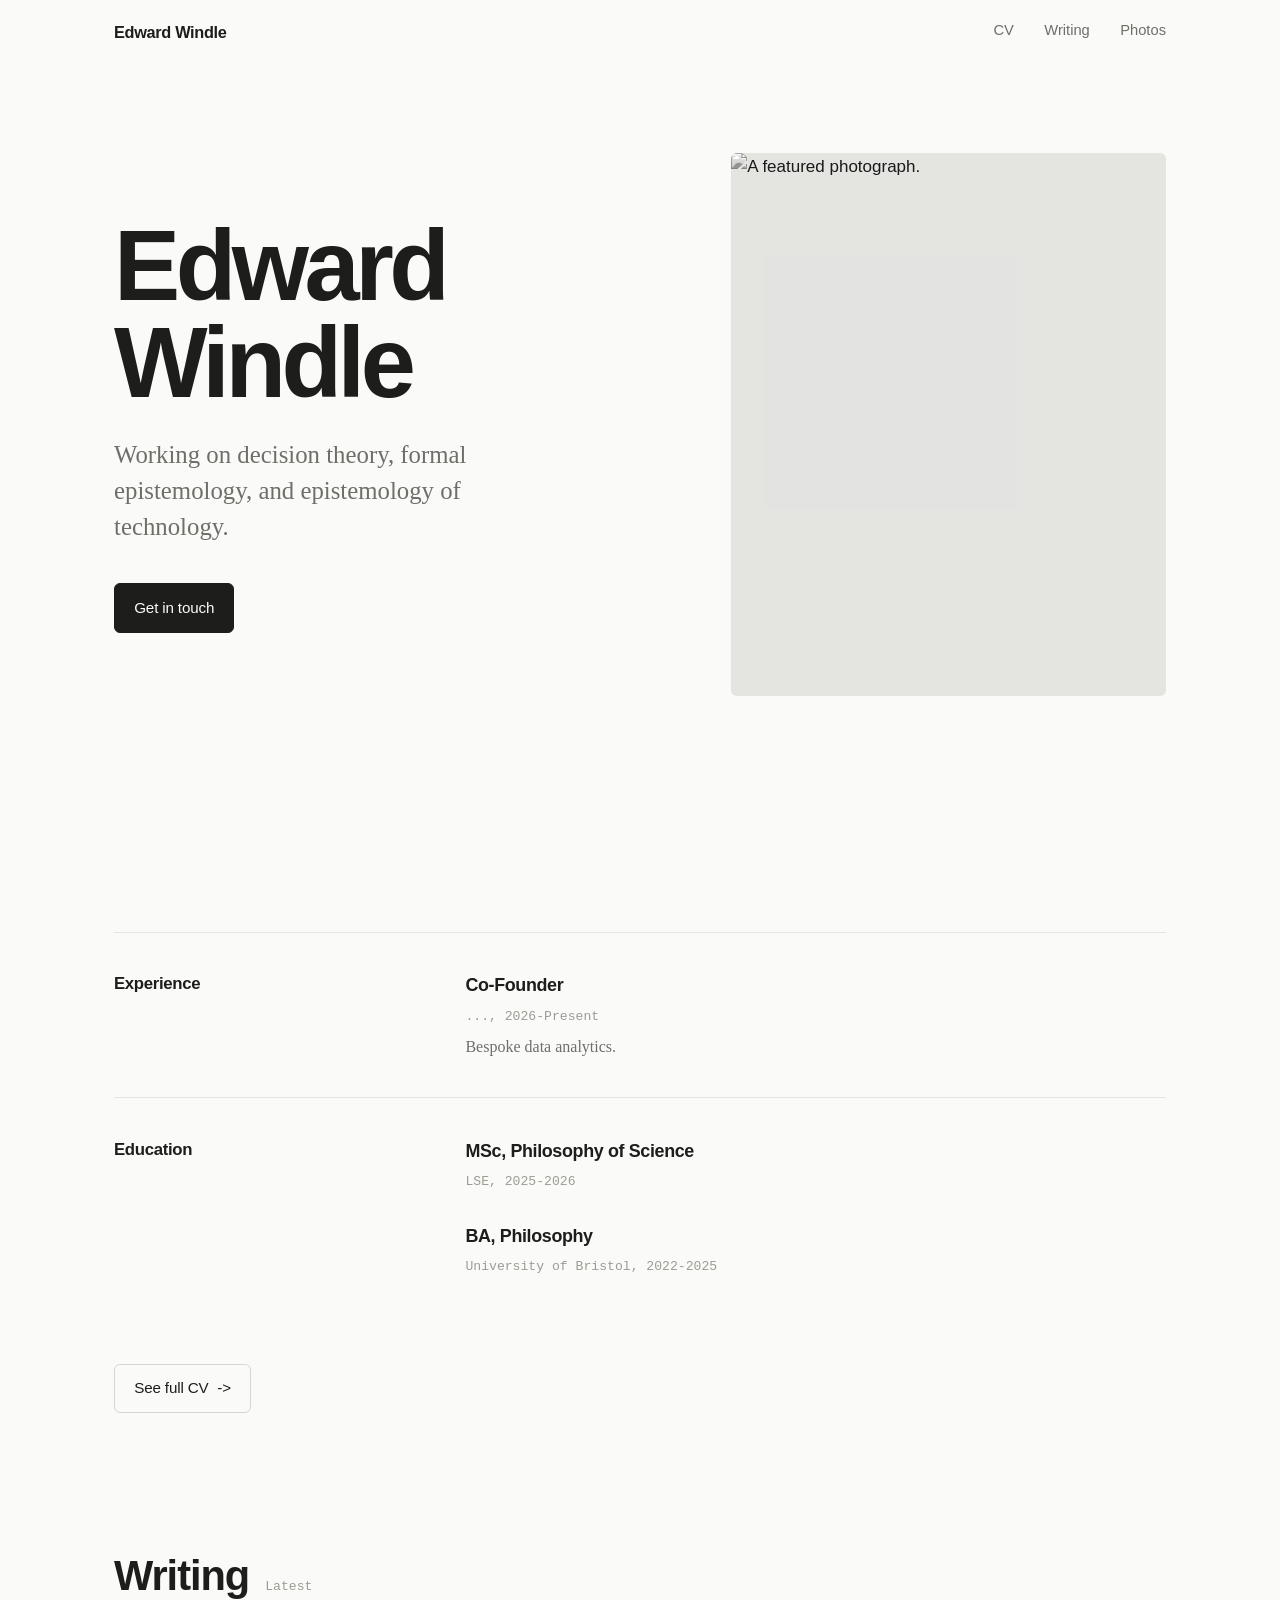
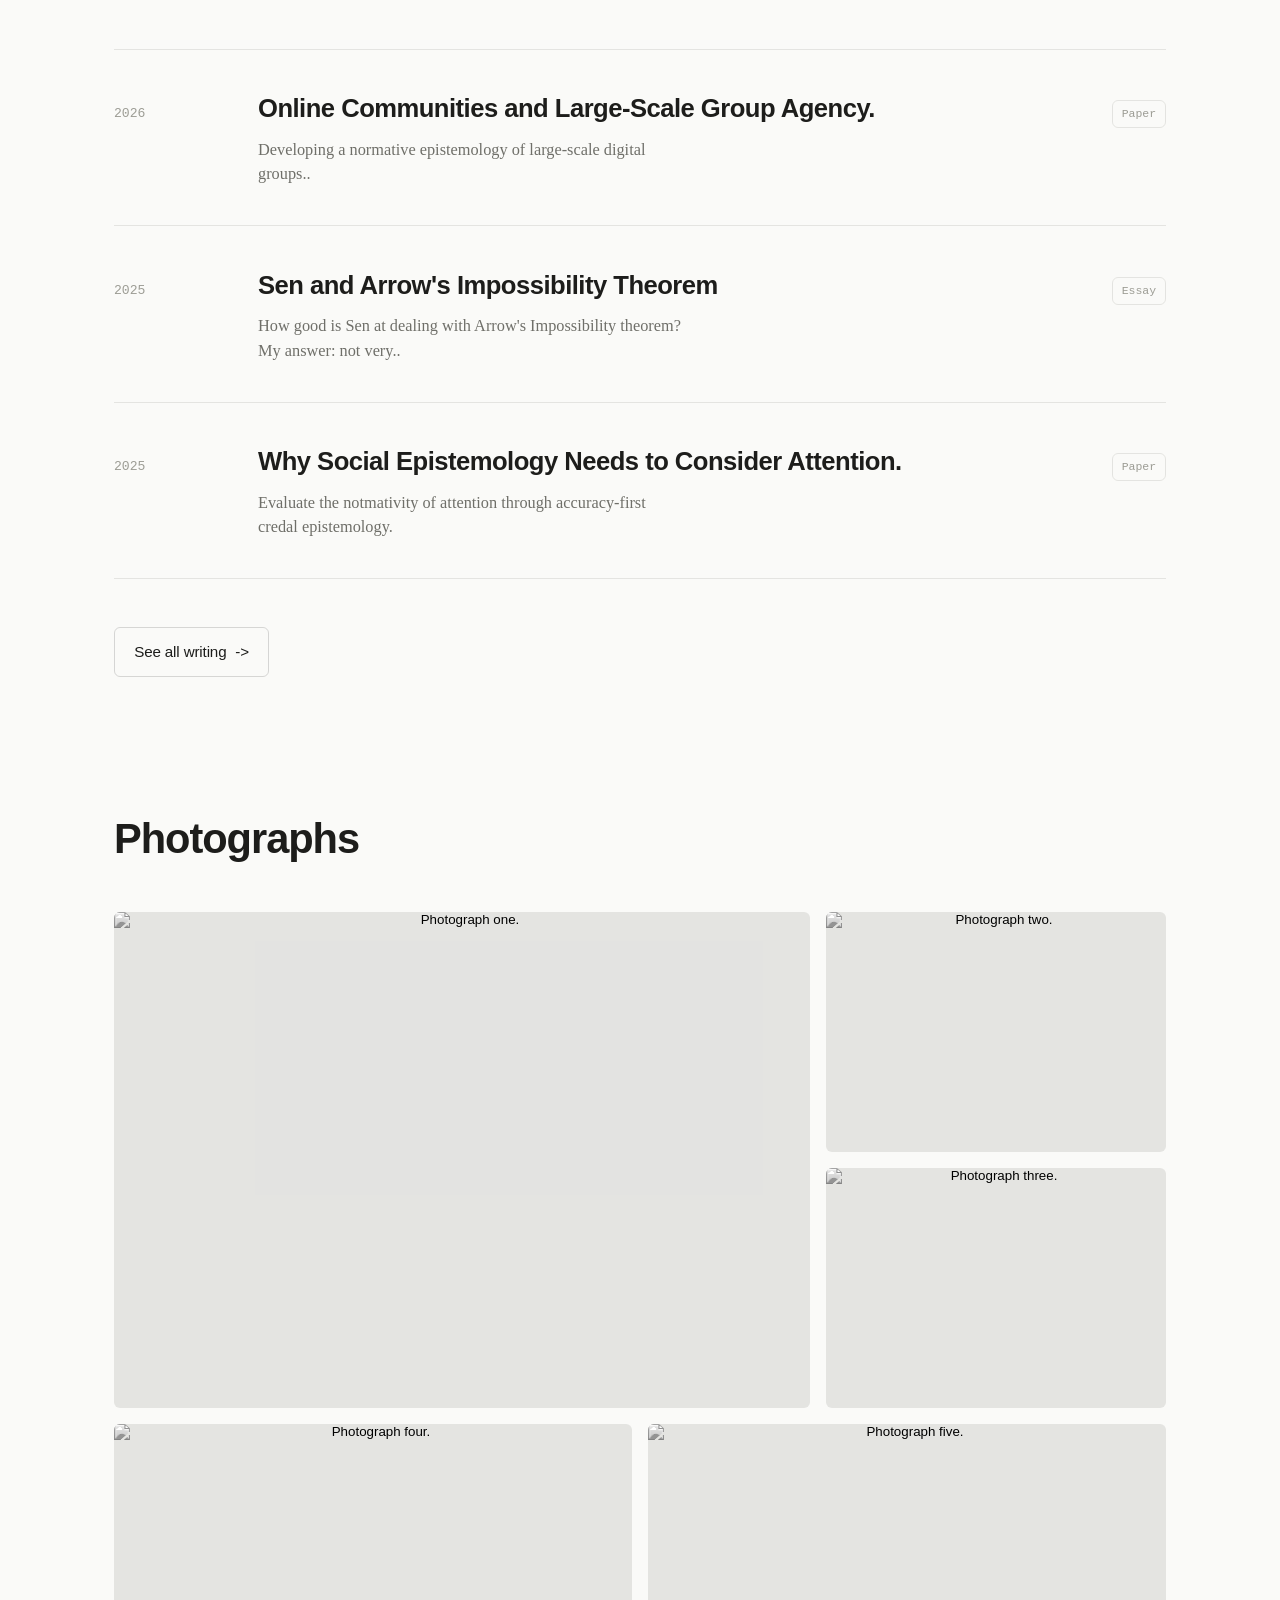
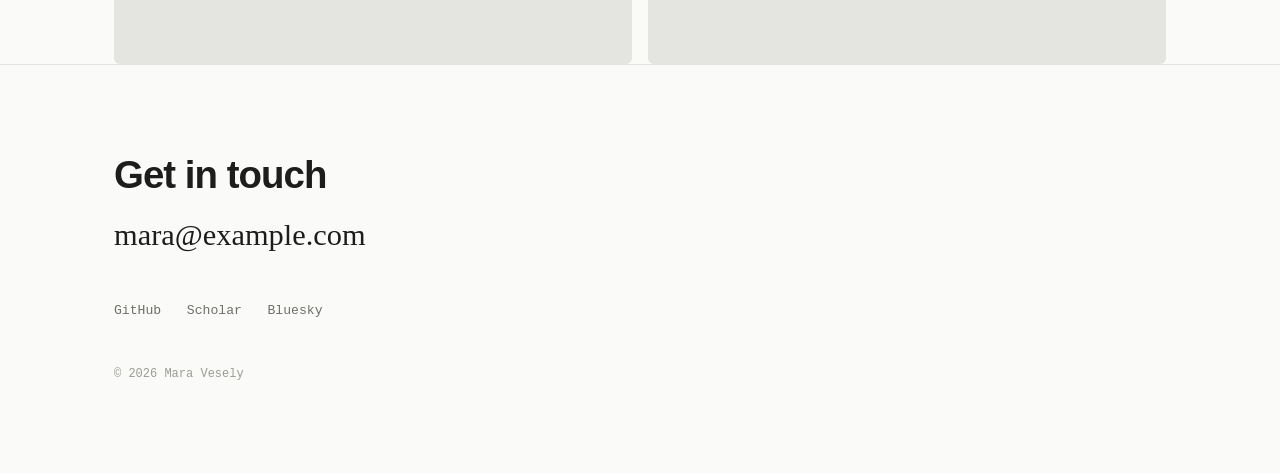
==== index.html @ ccb0a289 "Update index.html" ====
<!DOCTYPE html>
<html lang="en">
<head>
<meta charset="UTF-8" />
<meta name="viewport" content="width=device-width, initial-scale=1.0" />

<!--
  Personal editorial site (light mode only). Home order: intro, CV, writing, photographs.
  Nav tabs go to dedicated pages: CV -> cv.html, Writing -> writing.html, Photos -> #photos here.
  Styling lives in styles.css. Behaviour lives in script.js.

  ============================  CUSTOMISE  (search "EDIT")  ============================
  1. Name .............. <title>, the .brand wordmark, the hero <h1>, footer, favicon initials
  2. Bio line .......... .hero__intro
  3. Contact ........... every mailto: link, and the footer social links
  4. Writing ........... the 3 <li class="entry"> items here (full list lives in writing.html)
  5. Photos ............ swap the picsum URLs for your own images (data-full = the large version)
  6. CV ................ the #cv summary here; the full CV lives in cv.html (which renders cv.pdf)
  =====================================================================================
-->

<title>Edward Windle</title> <!-- EDIT -->
<meta name="description" content="Edward Windle" /> <!-- EDIT -->
<meta name="theme-color" content="#fafaf8" />

<meta property="og:type" content="website" />
<meta property="og:title" content="Edward" />
<meta property="og:description" content="" />

<link rel="icon" href="data:image/svg+xml,%3Csvg xmlns='http://www.w3.org/2000/svg' viewBox='0 0 32 32'%3E%3Crect width='32' height='32' rx='6' fill='%231d1d1b'/%3E%3Ctext x='16' y='21' font-family='Georgia,serif' font-size='13' fill='%23fafaf8' text-anchor='middle'%3EMV%3C/text%3E%3C/svg%3E" />

<link rel="stylesheet" href="styles.css" />
</head>

<body>
<a class="skip" href="#cv">Skip to content</a>
<span id="top-sentinel" aria-hidden="true"></span>

<header class="nav" id="nav">
  <div class="wrap nav__in">
    <a class="brand" href="index.html">Edward Windle</a> <!-- EDIT -->
    <nav class="nav__right" aria-label="Sections">
      <div class="nav__links">
        <a class="link" href="cv.html">CV</a>
        <a class="link" href="writing.html">Writing</a>
        <a class="link" href="#photos">Photos</a>
      </div>
    </nav>
  </div>
</header>

<main id="page-top">

  <!-- ============ HERO ============ -->
  <section class="hero">
    <div class="wrap hero__grid">
      <div>
        <h1 class="hero__name reveal">Edward<br>Windle</h1> <!-- EDIT -->
        <p class="hero__intro reveal">Working on decision theory, formal epistemology, and epistemology of technology.</p>
        <div class="hero__cta reveal">
          <a class="btn btn--primary" href="mailto:e.w.windle@lse.ac.uk">Get in touch</a> <!-- EDIT -->
        </div>
      </div>
      <!-- EDIT: swap for one of your photographs (or a portrait). -->
      <div class="hero__media reveal">
        <img src="https://picsum.photos/seed/vesely-hero/900/1120" width="900" height="1120" alt="A featured photograph." loading="eager" />
      </div>
    </div>
  </section>

  <!-- ============ CV (summary; full page at cv.html) ============ -->
  <section class="sec" id="cv">
    <div class="wrap">
      <div class="shead reveal"><h2 class="h2">Curriculum vitae</h2></div>

      <div class="cv__group reveal">
        <div class="cv__label">Experience</div>
        <div class="cv__list">
          <div>
            <div class="cv__role">Co-Founder</div>
            <div class="cv__meta">..., 2026-Present</div> <!-- EDIT -->
            <p class="cv__note">Bespoke data analytics.</p>
          </div>
        </div>
      </div>

      <div class="cv__group reveal">
        <div class="cv__label">Education</div>
        <div class="cv__list">
          <div>
            <div class="cv__role">MSc, Philosophy of Science</div>
            <div class="cv__meta">LSE, 2025-2026</div>
          </div>
          <div>
            <div class="cv__role">BA, Philosophy</div>
            <div class="cv__meta">University of Bristol, 2022-2025</div>
          </div>
        </div>
      </div>

      <div class="section-cta reveal">
        <a class="btn" href="cv.html">See full CV <span class="btn__a" aria-hidden="true">-&gt;</span></a>
      </div>
    </div>
  </section>

  <!-- ============ WRITING (3 latest; full list at writing.html) ============ -->
  <section class="sec" id="writing">
    <div class="wrap">
      <div class="shead reveal">
        <h2 class="h2">Writing</h2>
        <span class="count">Latest</span>
      </div>
      <!-- EDIT each entry. Point href at a post page or a PDF. -->
      <ul class="entries">
        <li class="entry reveal">
          <a class="entry__a" href="#">
            <span class="entry__year">2026</span>
            <span>
              <span class="entry__title">Online Communities and Large-Scale Group Agency.</span>
              <span class="entry__desc">Developing a normative epistemology of large-scale digital groups..</span>
            </span>
            <span class="entry__kind">Paper</span>
          </a>
        </li>
        <li class="entry reveal">
          <a class="entry__a" href="#">
            <span class="entry__year">2025</span>
            <span>
              <span class="entry__title">Sen and Arrow's Impossibility Theorem</span>
              <span class="entry__desc">How good is Sen at dealing with Arrow's Impossibility theorem? My answer: not very..</span>
            </span>
            <span class="entry__kind">Essay</span>
          </a>
        </li>
        <li class="entry reveal">
          <a class="entry__a" href="#">
            <span class="entry__year">2025</span>
            <span>
              <span class="entry__title">Why Social Epistemology Needs to Consider Attention.</span>
              <span class="entry__desc">Evaluate the notmativity of attention through accuracy-first credal epistemology.</span>
            </span>
            <span class="entry__kind">Paper</span>
          </a>
        </li>
      </ul>
      <div class="section-cta reveal">
        <a class="btn" href="writing.html">See all writing <span class="btn__a" aria-hidden="true">-&gt;</span></a>
      </div>
    </div>
  </section>

  <!-- ============ PHOTOGRAPHS ============ -->
  <section class="sec" id="photos">
    <div class="wrap">
      <div class="shead reveal"><h2 class="h2">Photographs</h2></div>
      <!-- EDIT: replace each src with your own image. data-full points at a larger version for the lightbox. -->
      <div class="grid reveal" id="grid">
        <button class="photo p1" data-full="https://picsum.photos/seed/mv-a/1600/2000"><img src="https://picsum.photos/seed/mv-a/900/1120" width="900" height="1120" alt="Photograph one." loading="lazy" /></button>
        <button class="photo p2" data-full="https://picsum.photos/seed/mv-b/1400/1000"><img src="https://picsum.photos/seed/mv-b/800/560" width="800" height="560" alt="Photograph two." loading="lazy" /></button>
        <button class="photo p3" data-full="https://picsum.photos/seed/mv-c/1400/1000"><img src="https://picsum.photos/seed/mv-c/800/560" width="800" height="560" alt="Photograph three." loading="lazy" /></button>
        <button class="photo p4" data-full="https://picsum.photos/seed/mv-d/1400/1000"><img src="https://picsum.photos/seed/mv-d/800/560" width="800" height="560" alt="Photograph four." loading="lazy" /></button>
        <button class="photo p5" data-full="https://picsum.photos/seed/mv-e/1600/1000"><img src="https://picsum.photos/seed/mv-e/1000/620" width="1000" height="620" alt="Photograph five." loading="lazy" /></button>
      </div>
    </div>
  </section>
</main>

<footer class="foot">
  <div class="wrap">
    <h2 class="foot__title reveal">Get in touch</h2>
    <a class="foot__mail link reveal" href="mailto:mara@example.com">mara@example.com</a> <!-- EDIT -->
    <div class="foot__row reveal">
      <a class="link" href="https://github.com/" target="_blank" rel="noopener">GitHub</a>
      <a class="link" href="https://scholar.google.com/" target="_blank" rel="noopener">Scholar</a>
      <a class="link" href="https://bsky.app/" target="_blank" rel="noopener">Bluesky</a>
    </div>
    <div class="foot__legal">© <span id="year"></span> Mara Vesely</div> <!-- EDIT -->
  </div>
</footer>

<!-- lightbox -->
<div class="lightbox" id="lightbox" role="dialog" aria-modal="true" aria-label="Photograph">
  <button class="lightbox__close" id="lbClose" aria-label="Close">×</button>
  <img id="lbImg" src="" alt="" />
</div>

<script src="script.js" defer></script>
</body>
</html>
---- styles.css ----
/* Site styles. Palette + radius tokens live in the :root blocks at the top. */

/* ----------------------------------  TOKENS  ---------------------------------- */
:root{
  --font-sans: -apple-system, BlinkMacSystemFont, "Segoe UI", "Helvetica Neue", Arial, sans-serif;
  --font-serif: Georgia, "Iowan Old Style", "Times New Roman", serif;
  --font-mono: ui-monospace, "SF Mono", SFMono-Regular, Menlo, Consolas, monospace;
  --radius: 6px;
  --maxw: 1140px;
  --pad: clamp(1.25rem, 5vw, 2.75rem);
  --section: clamp(5.5rem, 11vw, 9.5rem);
  --ease: cubic-bezier(.16,1,.3,1);
}
:root{
  --bg:#fafaf8;          /* warm off-white */
  --bg-2:#ffffff;
  --ink:#1d1d1b;         /* charcoal, never pure black */
  --ink-hover:#3a3a37;
  --ink-2:#6f6f69;       /* secondary */
  --ink-3:#9c9c94;       /* faint meta */
  --line:rgba(29,29,27,.10);
  --line-strong:rgba(29,29,27,.16);
  --card-hover:0 2px 8px rgba(29,29,27,.05);
}

/* ----------------------------------  BASE  ---------------------------------- */
*,*::before,*::after{box-sizing:border-box}
html{scroll-behavior:smooth}
@media (prefers-reduced-motion:reduce){html{scroll-behavior:auto}}
body{
  margin:0;background:var(--bg);color:var(--ink);
  font-family:var(--font-sans);font-size:1.0625rem;line-height:1.6;
  -webkit-font-smoothing:antialiased;text-rendering:optimizeLegibility;
  transition:background .4s ease,color .4s ease;
}
h1,h2,h3{margin:0;font-weight:600;letter-spacing:-.025em;line-height:1.05}
p{margin:0}
img{display:block;max-width:100%}
ul{margin:0;padding:0;list-style:none}
::selection{background:var(--ink);color:var(--bg)}
:focus-visible{outline:2px solid var(--ink);outline-offset:3px;border-radius:3px}

.wrap{max-width:var(--maxw);margin-inline:auto;padding-inline:var(--pad)}
.serif{font-family:var(--font-serif)}
.mono{font-family:var(--font-mono);font-size:.78rem;letter-spacing:.01em;color:var(--ink-3)}
.h2{font-size:clamp(1.7rem,1.2rem + 1.9vw,2.6rem)}

.skip{position:fixed;left:1rem;top:-3rem;z-index:200;background:var(--ink);color:var(--bg);
  padding:.6rem 1rem;border-radius:var(--radius);text-decoration:none;transition:top .2s}
.skip:focus{top:1rem}

/* animated underline link */
.link{color:inherit;text-decoration:none;padding-bottom:2px;
  background-image:linear-gradient(currentColor,currentColor);
  background-size:0% 1px;background-repeat:no-repeat;background-position:left 100%;
  transition:background-size .3s var(--ease)}
.link:hover,.link:focus-visible{background-size:100% 1px}

/* buttons */
.btn{font-family:var(--font-sans);font-size:.95rem;letter-spacing:-.01em;
  display:inline-flex;align-items:center;gap:.55rem;padding:.72rem 1.2rem;
  border:1px solid var(--line-strong);border-radius:var(--radius);
  color:var(--ink);background:transparent;text-decoration:none;cursor:pointer;
  transition:background .2s,border-color .2s,transform .1s}
.btn:hover{border-color:var(--ink)}
.btn:active{transform:scale(.98)}
.btn--primary{background:var(--ink);color:var(--bg);border-color:var(--ink)}
.btn--primary:hover{background:var(--ink-hover);border-color:var(--ink-hover)}
.btn__a{display:inline-block;transition:transform .25s var(--ease)}
.btn:hover .btn__a{transform:translateX(3px)}

/* ----------------------------------  NAV  ---------------------------------- */
#top-sentinel{position:absolute;top:0;height:1px;width:1px}
.nav{position:sticky;top:0;z-index:50;border-bottom:1px solid transparent;
  transition:background .3s ease,border-color .3s ease,backdrop-filter .3s ease}
.nav.stuck{background:color-mix(in srgb,var(--bg) 80%,transparent);
  backdrop-filter:saturate(150%) blur(10px);border-bottom-color:var(--line)}
.nav__in{display:flex;align-items:center;justify-content:space-between;height:64px}
.brand{font-family:var(--font-sans);font-weight:600;letter-spacing:-.02em;font-size:1.02rem;
  color:var(--ink);text-decoration:none}
.nav__right{display:flex;align-items:center;gap:clamp(1rem,3vw,1.9rem)}
.nav__links{display:flex;gap:clamp(1rem,3vw,1.9rem)}
.nav__links a{font-size:.92rem;color:var(--ink-2)}
.nav__links a:hover,.nav__links a.active{color:var(--ink)}

/* ----------------------------------  HERO  ---------------------------------- */
.hero{padding-top:clamp(3rem,7vw,5.5rem);padding-bottom:0}
.hero__grid{display:grid;grid-template-columns:1.12fr .88fr;gap:clamp(2rem,5vw,4.5rem);
  align-items:center}
.hero__name{font-size:clamp(3rem,2rem + 6.5vw,6.2rem);letter-spacing:-.045em;line-height:.98}
.hero__intro{font-family:var(--font-serif);font-size:clamp(1.2rem,1.05rem + .8vw,1.55rem);
  line-height:1.45;color:var(--ink-2);max-width:34ch;margin-top:1.6rem}
.hero__cta{display:flex;flex-wrap:wrap;gap:.75rem;margin-top:2.4rem}
.hero__media{aspect-ratio:4/5;border-radius:var(--radius);overflow:hidden;background:var(--line)}
.hero__media img{width:100%;height:100%;object-fit:cover;filter:grayscale(1) contrast(1.03)}

/* ----------------------------------  SECTION HEAD  ---------------------------------- */
.shead{display:flex;align-items:baseline;gap:1rem;margin-bottom:clamp(2rem,4vw,3.2rem)}
.shead .count{font-family:var(--font-mono);font-size:.82rem;color:var(--ink-3)}

/* ----------------------------------  WRITING  ---------------------------------- */
.entries{border-top:1px solid var(--line)}
.entry{border-bottom:1px solid var(--line)}
.entry__a{display:grid;grid-template-columns:7.5rem 1fr auto;gap:1.5rem;align-items:baseline;
  padding:clamp(1.6rem,3vw,2.4rem) 0;text-decoration:none;color:inherit}
.entry__year{font-family:var(--font-mono);font-size:.82rem;color:var(--ink-3);padding-top:.2rem}
.entry__title{display:inline;font-size:clamp(1.25rem,1.05rem + .7vw,1.6rem);font-weight:600;letter-spacing:-.02em;
  padding-bottom:2px;background-image:linear-gradient(currentColor,currentColor);
  background-size:0% 1px;background-repeat:no-repeat;background-position:left 100%;
  transition:background-size .35s var(--ease)}
.entry__a:hover .entry__title,.entry__a:focus-visible .entry__title{background-size:100% 1px}
.entry__desc{display:block;font-family:var(--font-serif);color:var(--ink-2);font-size:1.02rem;line-height:1.5;margin-top:.55rem;max-width:52ch}
.entry__kind{font-family:var(--font-mono);font-size:.72rem;color:var(--ink-3);
  border:1px solid var(--line);border-radius:var(--radius);padding:.24rem .55rem;white-space:nowrap}

/* ----------------------------------  PHOTOS  ---------------------------------- */
.grid{display:grid;grid-template-columns:repeat(6,1fr);grid-auto-rows:clamp(150px,20vw,240px);
  gap:clamp(.65rem,1.4vw,1rem)}
.photo{position:relative;overflow:hidden;border-radius:var(--radius);background:var(--line);
  cursor:pointer;border:none;padding:0;display:block}
.photo img{width:100%;height:100%;object-fit:cover;
  filter:grayscale(1) contrast(1.02);
  transition:filter .55s ease,transform .7s var(--ease)}
.photo:hover img,.photo:focus-visible img{filter:grayscale(0);transform:scale(1.035)}
.p1{grid-column:1/5;grid-row:1/3}
.p2{grid-column:5/7;grid-row:1/2}
.p3{grid-column:5/7;grid-row:2/3}
.p4{grid-column:1/4;grid-row:3/4}
.p5{grid-column:4/7;grid-row:3/4}

.lightbox{position:fixed;inset:0;z-index:90;display:none;align-items:center;justify-content:center;
  padding:5vmin;background:color-mix(in srgb,#0a0a0a 84%,transparent)}
.lightbox.open{display:flex}
.lightbox img{max-width:100%;max-height:100%;object-fit:contain;border-radius:var(--radius)}
.lightbox__close{position:absolute;top:1rem;right:1.3rem;font-family:var(--font-mono);
  font-size:1.6rem;line-height:1;background:none;border:none;color:#f4f4f0;cursor:pointer;padding:.3rem}

/* ----------------------------------  CV  ---------------------------------- */
.cv__group{display:grid;grid-template-columns:.3fr .7fr;gap:clamp(1.5rem,4vw,3.5rem);
  padding-block:clamp(1.5rem,3vw,2.4rem);border-top:1px solid var(--line)}
.cv__label{font-size:1.05rem;font-weight:600;letter-spacing:-.02em}
.cv__list{display:grid;gap:clamp(1.3rem,2.6vw,1.9rem)}
.cv__role{font-size:1.12rem;font-weight:600;letter-spacing:-.02em}
.cv__meta{font-family:var(--font-mono);font-size:.82rem;color:var(--ink-3);margin-top:.35rem}
.cv__note{font-family:var(--font-serif);color:var(--ink-2);font-size:1rem;line-height:1.5;margin-top:.5rem;max-width:54ch}
.cv__cta{margin-top:clamp(2rem,4vw,3rem)}

/* ----------------------------------  FOOTER  ---------------------------------- */
.foot{border-top:1px solid var(--line);padding-block:clamp(3.5rem,7vw,6rem)}
.foot__title{font-size:clamp(1.6rem,1.2rem + 1.6vw,2.4rem)}
.foot__mail{display:inline-block;margin-top:1rem;font-family:var(--font-serif);
  font-size:clamp(1.3rem,1.05rem + 1.1vw,1.9rem)}
.foot__row{display:flex;flex-wrap:wrap;gap:1.6rem;margin-top:2.4rem;font-family:var(--font-mono);font-size:.82rem}
.foot__row a{color:var(--ink-2)}
.foot__row a:hover{color:var(--ink)}
.foot__legal{margin-top:2.6rem;font-family:var(--font-mono);font-size:.75rem;color:var(--ink-3)}

/* ----------------------------------  MOTION (reveal)  ----------------------------------
   No-JS safe: content is visible by default; .js switches on the hidden-then-reveal states. */
html.js .reveal{opacity:0;transform:translateY(14px);
  transition:opacity .6s var(--ease),transform .6s var(--ease);transition-delay:var(--d,0ms)}
html.js .reveal.in{opacity:1;transform:none}
@media (prefers-reduced-motion:reduce){
  html.js .reveal{opacity:1 !important;transform:none !important;transition:none !important}
  .photo img,.hero__media img{transition:none}
}

/* ----------------------------------  RESPONSIVE  ---------------------------------- */
@media (max-width:860px){
  .hero__grid{grid-template-columns:1fr;gap:2.2rem}
  .hero__media{aspect-ratio:16/10;order:2;max-height:56vh}
  .grid{grid-template-columns:1fr 1fr;grid-auto-rows:44vw}
  .p1,.p2,.p3,.p4,.p5{grid-column:auto;grid-row:auto}
  .p1{grid-column:1/3}
  .cv__group{grid-template-columns:1fr;gap:1rem}
}
@media (max-width:620px){
  .nav__links{display:none}
  .entry__a{grid-template-columns:1fr;gap:.4rem}
  .entry__kind{justify-self:start;margin-top:.6rem}
  .grid{grid-template-columns:1fr;grid-auto-rows:auto}
  .photo{aspect-ratio:4/3}
  .p1{grid-column:auto}
}

/* ----------------------------------  PRINT (tidy CV)  ---------------------------------- */
@media print{
  .nav,.lightbox,.hero__media,.hero__cta{display:none !important}
  html,body{background:#fff;color:#000}
  html.js .reveal{opacity:1 !important;transform:none !important}
  a{color:#000;text-decoration:none}
}

/* ----------------------------------  SECTION RHYTHM  ---------------------------------- */
.sec{padding-top:var(--section);padding-bottom:0}
.section-cta{margin-top:clamp(2rem,4vw,3rem)}

/* ----------------------------------  SUB-PAGE HEADER  ---------------------------------- */
.page{padding-top:clamp(3rem,7vw,5rem);padding-bottom:var(--section)}
.page__title{font-size:clamp(2.2rem,1.6rem + 3vw,4rem);letter-spacing:-.04em;line-height:1}
.page__intro{font-family:var(--font-serif);color:var(--ink-2);
  font-size:clamp(1.1rem,1rem + .6vw,1.4rem);line-height:1.45;max-width:48ch;margin-top:1.2rem}
.page__back{display:inline-block;margin-top:clamp(2.5rem,5vw,4rem);
  font-family:var(--font-mono);font-size:.82rem;color:var(--ink-2)}
.page__back:hover{color:var(--ink)}

/* ----------------------------------  WRITING ARCHIVE (grouped by year)  ---------------------------------- */
.arch{margin-top:clamp(2.5rem,5vw,4rem)}
.arch__group{display:grid;grid-template-columns:6rem 1fr;gap:clamp(1.5rem,4vw,3rem);
  padding-block:clamp(1.8rem,3.5vw,2.6rem);border-top:1px solid var(--line)}
.arch__year{font-family:var(--font-mono);font-size:.9rem;color:var(--ink-3);padding-top:.25rem}
.arch__list{display:grid;gap:clamp(1.4rem,3vw,2rem)}
.arch__list .entry{border:none}
.arch__list .entry__a{grid-template-columns:1fr auto;padding:0}
.arch__list .entry__year{display:none}

/* ----------------------------------  CV DOCUMENT  ---------------------------------- */
.cvdoc{margin-top:clamp(2.5rem,5vw,4rem)}
.cvdoc__frame{width:100%;height:min(82vh,1040px);border:1px solid var(--line);
  border-radius:var(--radius);background:var(--bg-2);overflow:hidden}
.cvdoc__frame object,.cvdoc__frame iframe{width:100%;height:100%;border:0;display:block}
.cvdoc__fallback{display:grid;place-content:center;gap:1rem;height:100%;padding:2rem;text-align:center}
.cvdoc__fallback p{font-family:var(--font-serif);color:var(--ink-2);max-width:40ch}
.cvdoc__actions{margin-top:1.6rem;display:flex;gap:.75rem;flex-wrap:wrap}

@media (max-width:620px){
  .arch__group{grid-template-columns:1fr;gap:.9rem}
}
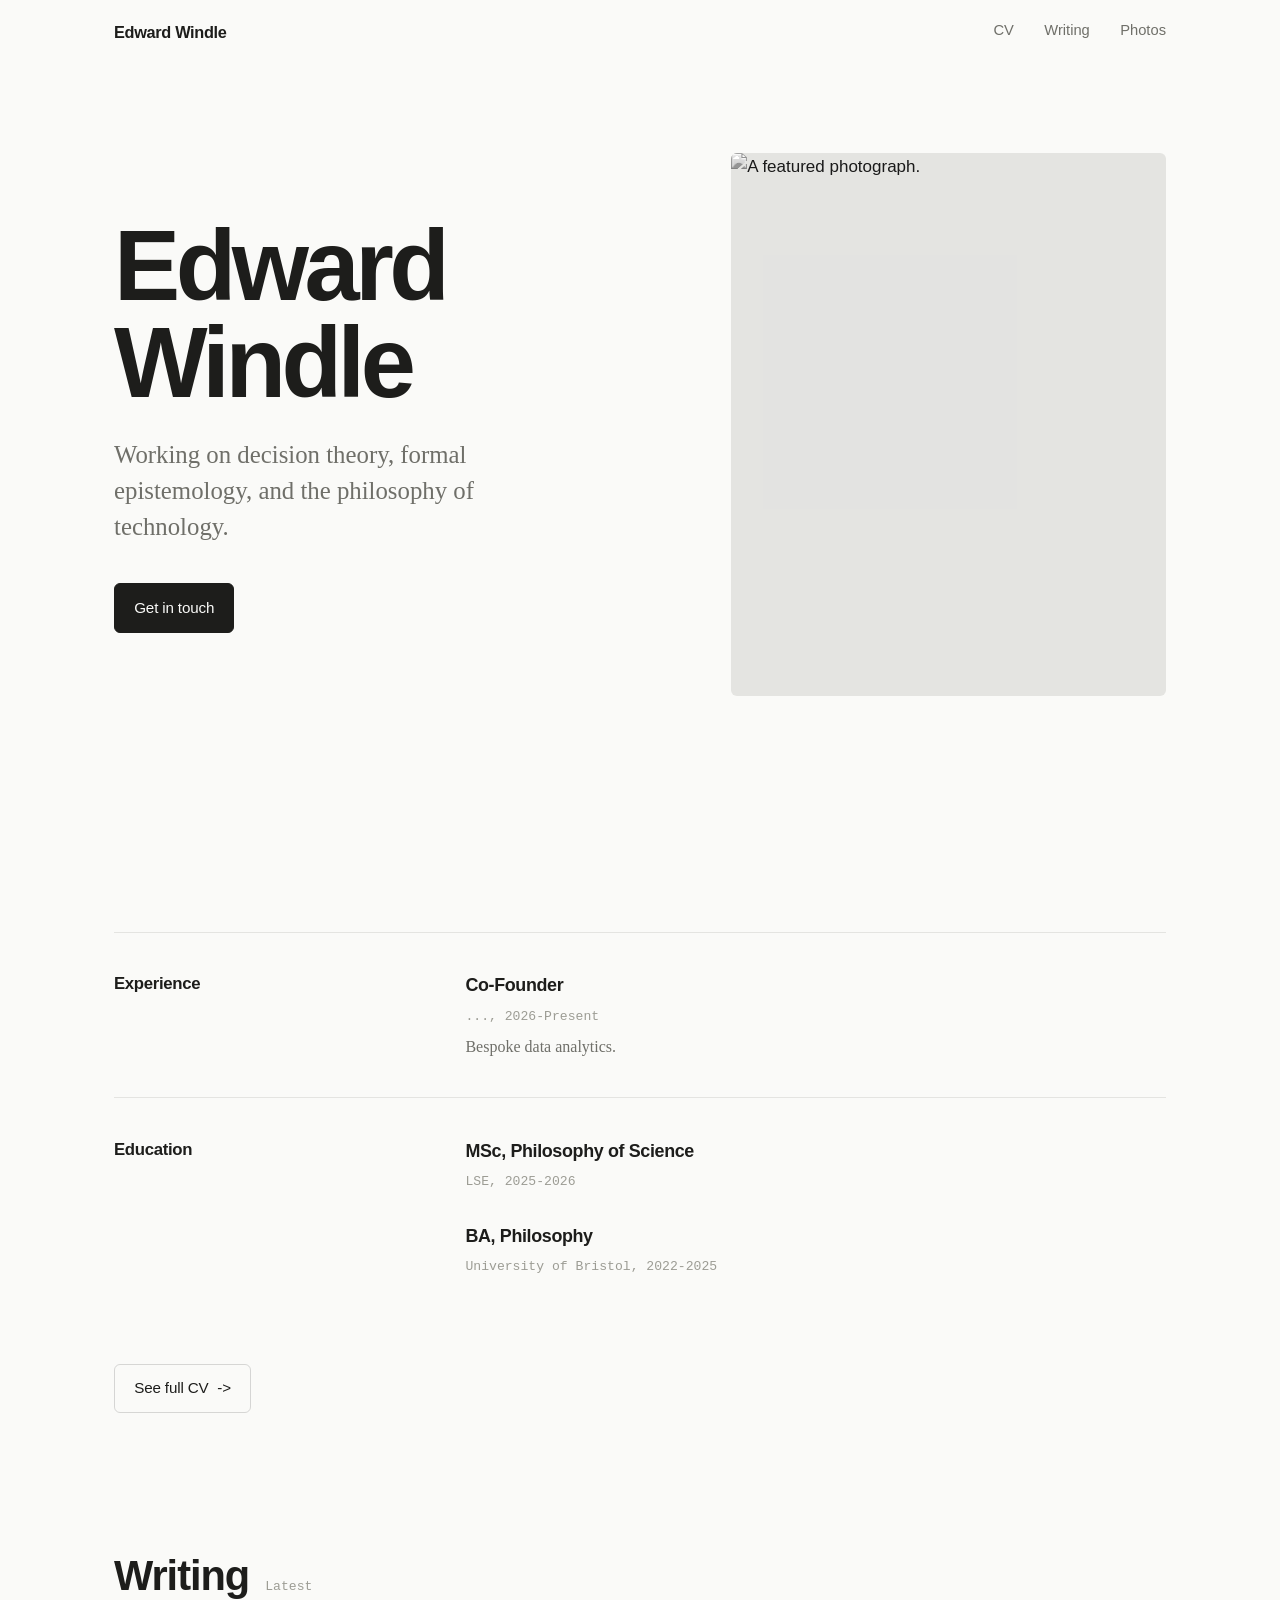
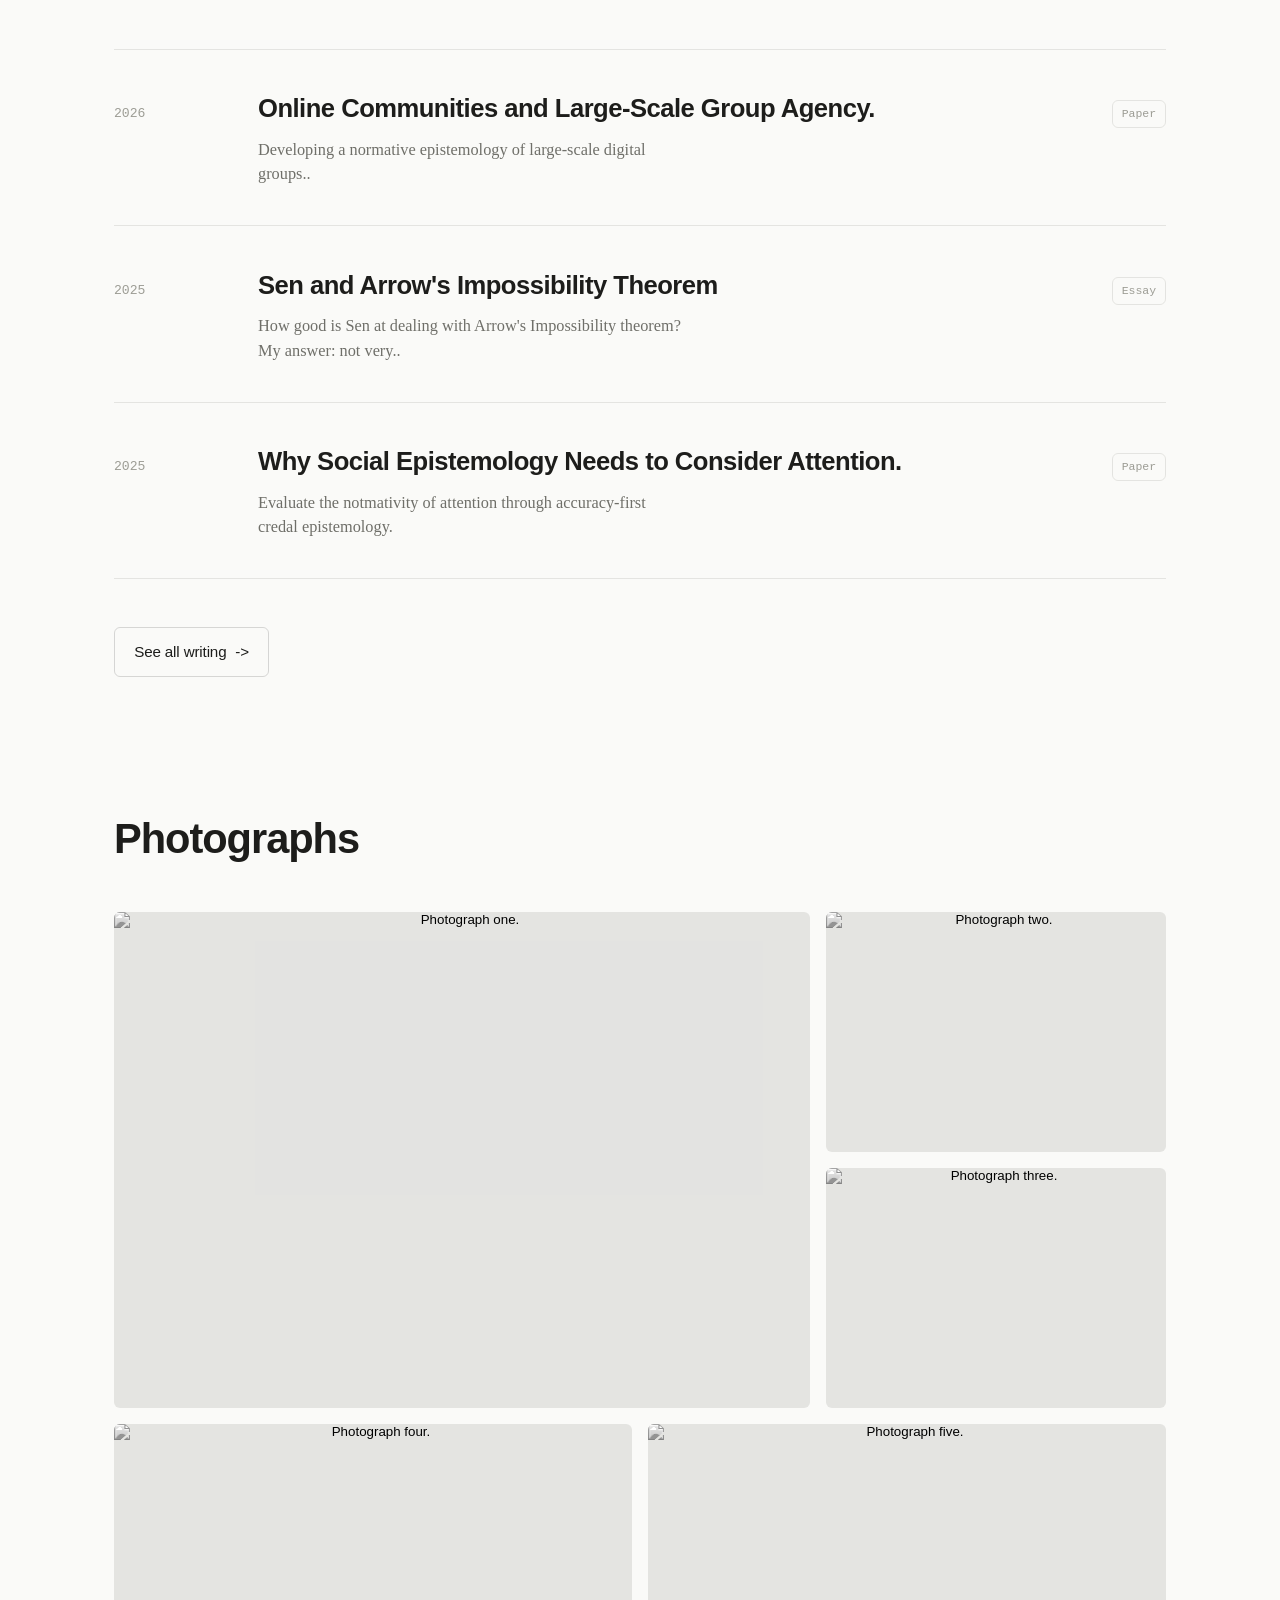
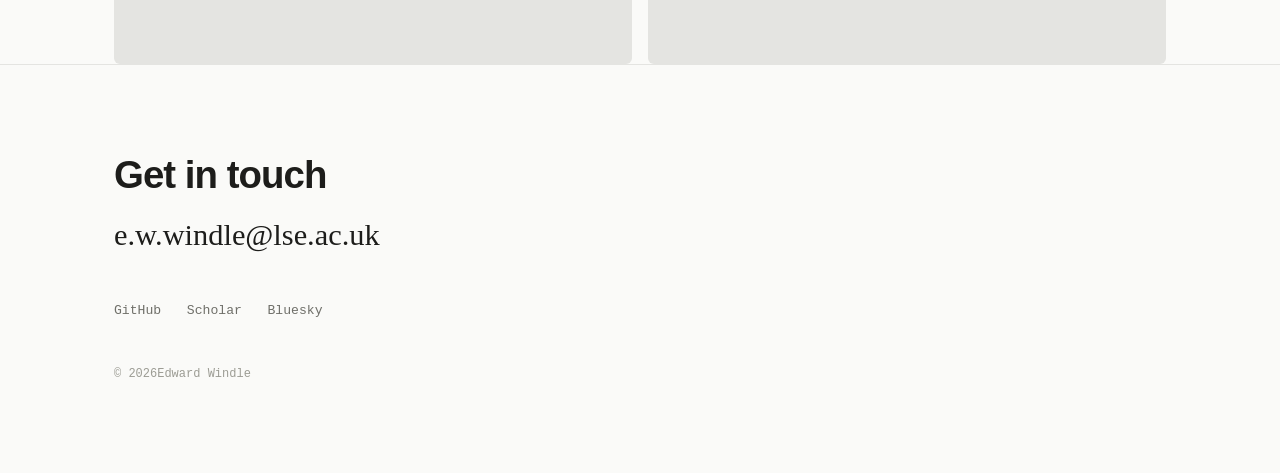
==== commit f42f515e: "Update index.html" ====
--- a/index.html
+++ b/index.html
@@ -56,7 +56,7 @@
     <div class="wrap hero__grid">
       <div>
         <h1 class="hero__name reveal">Edward<br>Windle</h1> <!-- EDIT -->
-        <p class="hero__intro reveal">Working on decision theory, formal epistemology, and epistemology of technology.</p>
+        <p class="hero__intro reveal">Working on decision theory, formal epistemology, and the philosophy of technology.</p>
         <div class="hero__cta reveal">
           <a class="btn btn--primary" href="mailto:e.w.windle@lse.ac.uk">Get in touch</a> <!-- EDIT -->
         </div>
@@ -169,13 +169,13 @@
 <footer class="foot">
   <div class="wrap">
     <h2 class="foot__title reveal">Get in touch</h2>
-    <a class="foot__mail link reveal" href="mailto:mara@example.com">mara@example.com</a> <!-- EDIT -->
+    <a class="foot__mail link reveal" href="mailto:e.w.windle@lse.ac.uk">e.w.windle@lse.ac.uk</a> <!-- EDIT -->
     <div class="foot__row reveal">
-      <a class="link" href="https://github.com/" target="_blank" rel="noopener">GitHub</a>
+      <a class="link" href="https://github.com/ewindle" target="_blank" rel="noopener">GitHub</a>
       <a class="link" href="https://scholar.google.com/" target="_blank" rel="noopener">Scholar</a>
       <a class="link" href="https://bsky.app/" target="_blank" rel="noopener">Bluesky</a>
     </div>
-    <div class="foot__legal">© <span id="year"></span> Mara Vesely</div> <!-- EDIT -->
+    <div class="foot__legal">© <span id="year"></span>Edward Windle</div> <!-- EDIT -->
   </div>
 </footer>
 
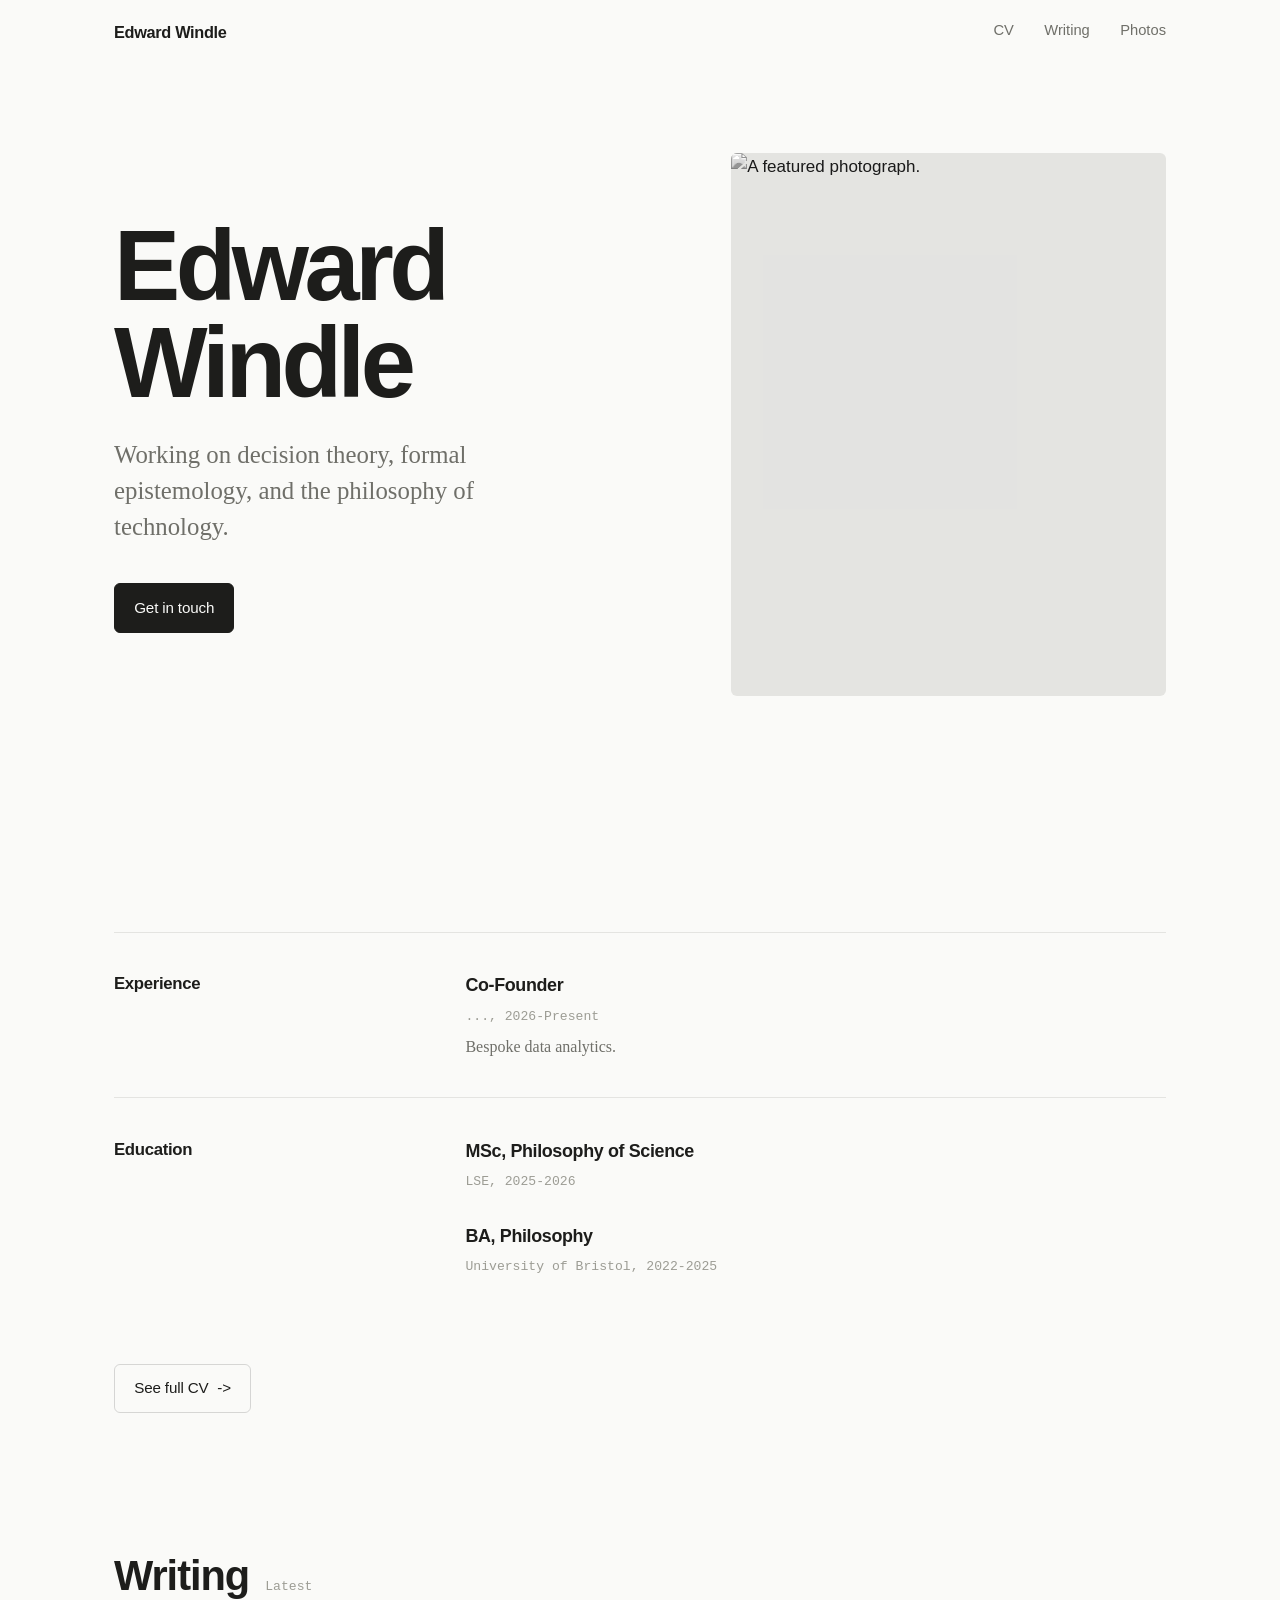
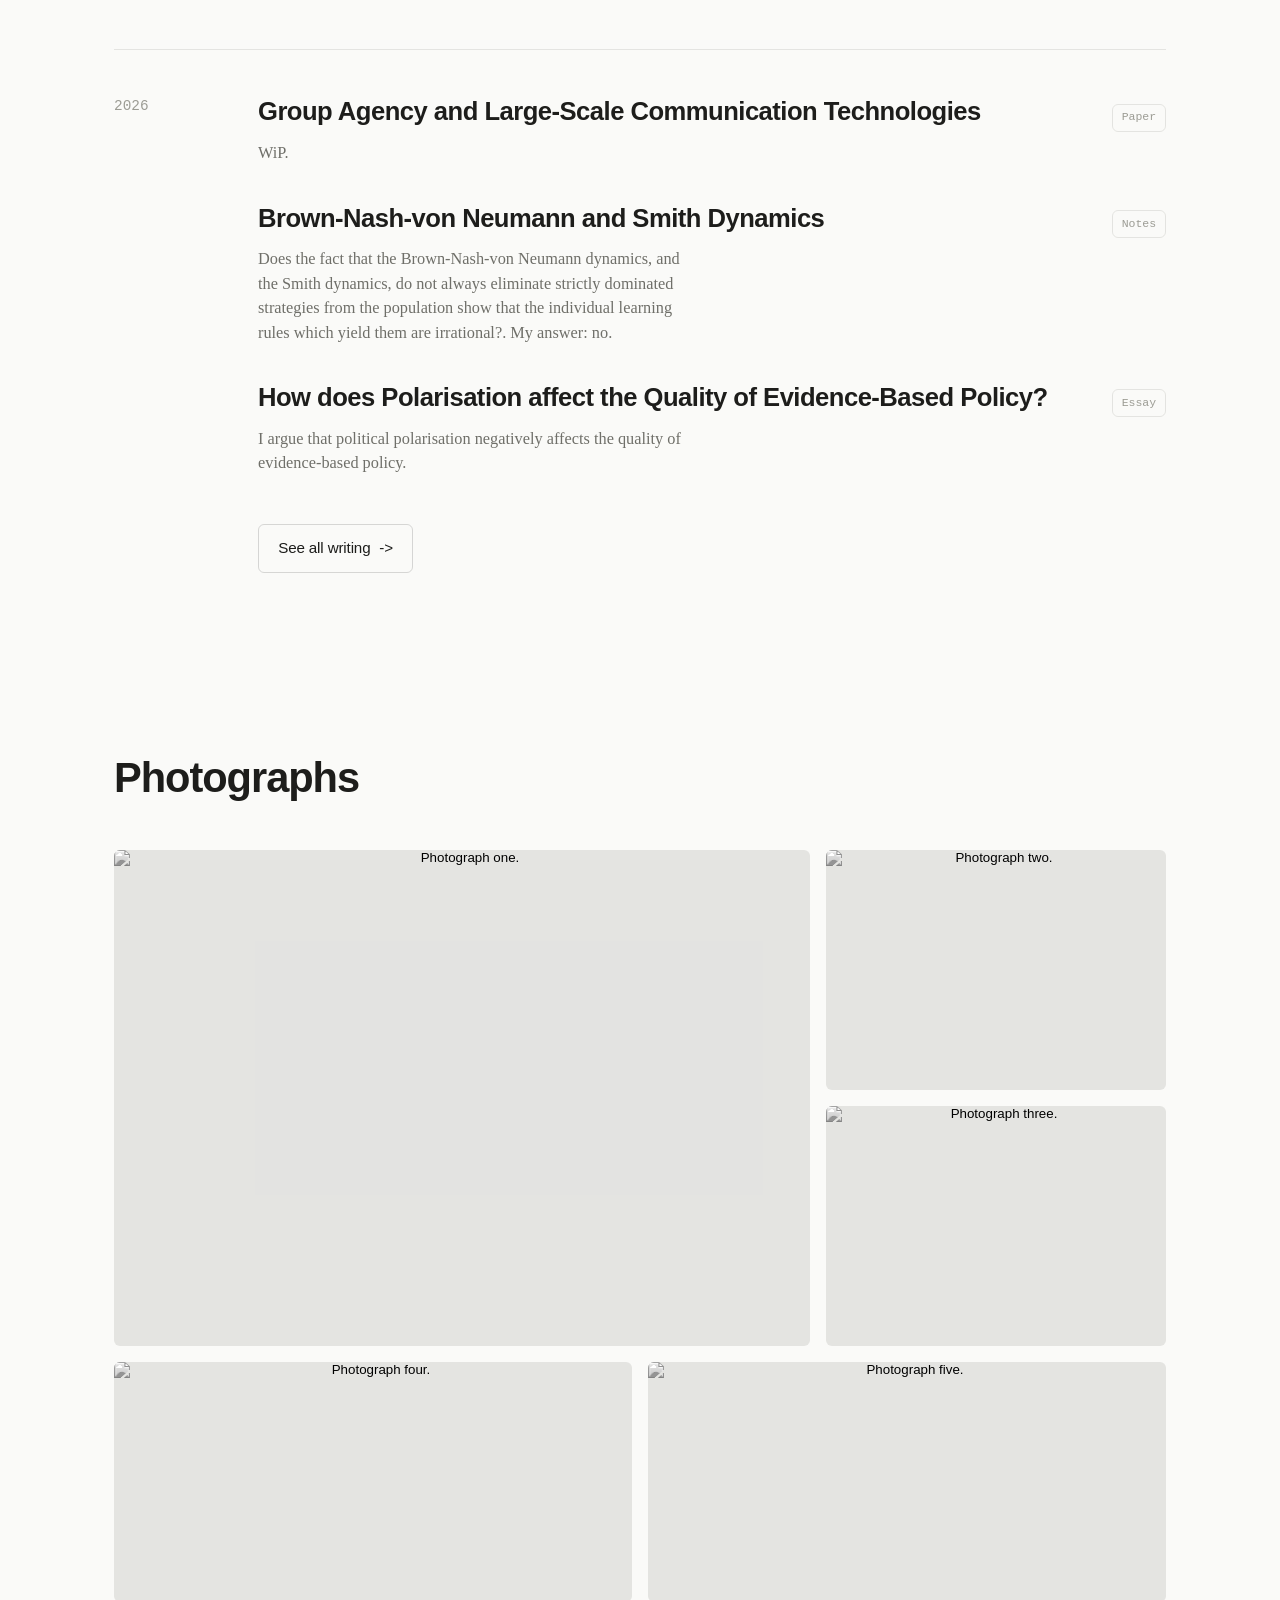
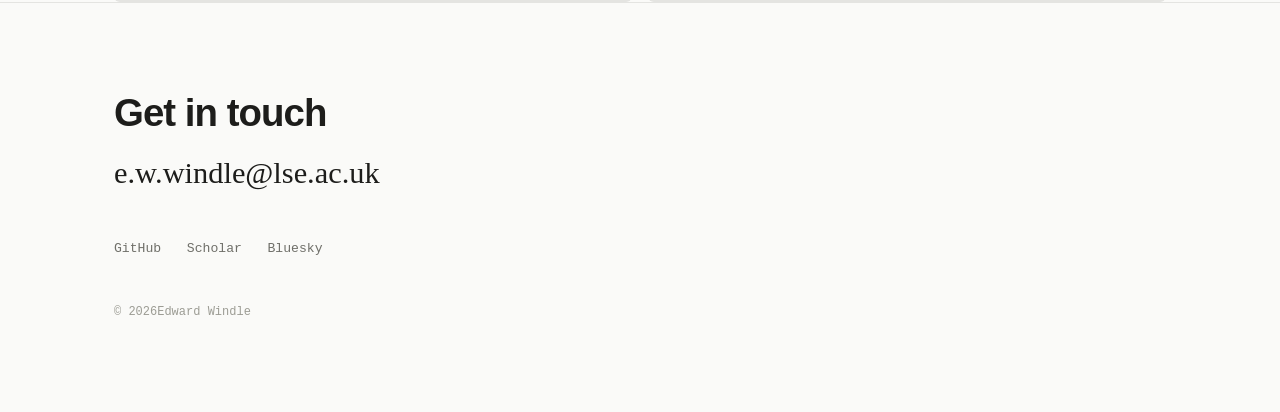
==== commit 71f85fbb: "Update index.html" ====
--- a/index.html
+++ b/index.html
@@ -27,7 +27,7 @@
 <meta property="og:title" content="Edward" />
 <meta property="og:description" content="" />
 
-<link rel="icon" href="data:image/svg+xml,%3Csvg xmlns='http://www.w3.org/2000/svg' viewBox='0 0 32 32'%3E%3Crect width='32' height='32' rx='6' fill='%231d1d1b'/%3E%3Ctext x='16' y='21' font-family='Georgia,serif' font-size='13' fill='%23fafaf8' text-anchor='middle'%3EMV%3C/text%3E%3C/svg%3E" />
+<link rel="icon" href="data:image/svg+xml,%3Csvg xmlns='http://www.w3.org/2000/svg' viewBox='0 0 32 32'%3E%3Crect width='32' height='32' rx='6' fill='%231d1d1b'/%3E%3Ctext x='16' y='22' font-family='Helvetica,Arial,sans-serif' font-size='17' font-weight='700' fill='%23fafaf8' text-anchor='middle'%3EW%3C/text%3E%3C/svg%3E" />
 
 <link rel="stylesheet" href="styles.css" />
 </head>
@@ -112,38 +112,32 @@
         <span class="count">Latest</span>
       </div>
       <!-- EDIT each entry. Point href at a post page or a PDF. -->
-      <ul class="entries">
-        <li class="entry reveal">
-          <a class="entry__a" href="#">
-            <span class="entry__year">2026</span>
-            <span>
-              <span class="entry__title">Online Communities and Large-Scale Group Agency.</span>
-              <span class="entry__desc">Developing a normative epistemology of large-scale digital groups..</span>
-            </span>
-            <span class="entry__kind">Paper</span>
-          </a>
-        </li>
-        <li class="entry reveal">
-          <a class="entry__a" href="#">
-            <span class="entry__year">2025</span>
-            <span>
-              <span class="entry__title">Sen and Arrow's Impossibility Theorem</span>
-              <span class="entry__desc">How good is Sen at dealing with Arrow's Impossibility theorem? My answer: not very..</span>
-            </span>
-            <span class="entry__kind">Essay</span>
-          </a>
-        </li>
-        <li class="entry reveal">
-          <a class="entry__a" href="#">
-            <span class="entry__year">2025</span>
-            <span>
-              <span class="entry__title">Why Social Epistemology Needs to Consider Attention.</span>
-              <span class="entry__desc">Evaluate the notmativity of attention through accuracy-first credal epistemology.</span>
-            </span>
-            <span class="entry__kind">Paper</span>
-          </a>
-        </li>
-      </ul>
+            <div class="arch__group reveal">
+        <div class="arch__year">2026</div>
+        <ul class="arch__list">
+          <li class="entry">
+            <a class="entry__a" href="#">
+              <span>
+                <span class="entry__title">Group Agency and Large-Scale Communication Technologies</span>
+                <span class="entry__desc">WiP.</span>
+              </span>
+              <span class="entry__kind">Paper</span>
+            </a>
+          </li>
+          <li class="entry">
+            <a class="entry__a" href="writings/b_n_vnm.pdf" target="_blank" rel="noopener">
+              <span>
+                <span class="entry__title">Brown-Nash-von Neumann and Smith Dynamics</span>
+                <span class="entry__desc">Does the fact that the Brown-Nash-von Neumann dynamics, and the Smith dynamics, do not always eliminate strictly dominated strategies from the population show that the individual learning rules which yield them are irrational?. My answer: no.</span>
+              </span>
+              <span class="entry__kind">Notes</span>
+          <li class="entry">
+            <a class="entry__a" href="writings/polarisation_policy.pdf" target="_blank" rel="noopener">
+              <span>
+                <span class="entry__title">How does Polarisation affect the Quality of Evidence-Based Policy?</span>
+                <span class="entry__desc">I argue that political polarisation negatively affects the quality of evidence-based policy.</span>
+              </span>
+              <span class="entry__kind">Essay</span>
       <div class="section-cta reveal">
         <a class="btn" href="writing.html">See all writing <span class="btn__a" aria-hidden="true">-&gt;</span></a>
       </div>
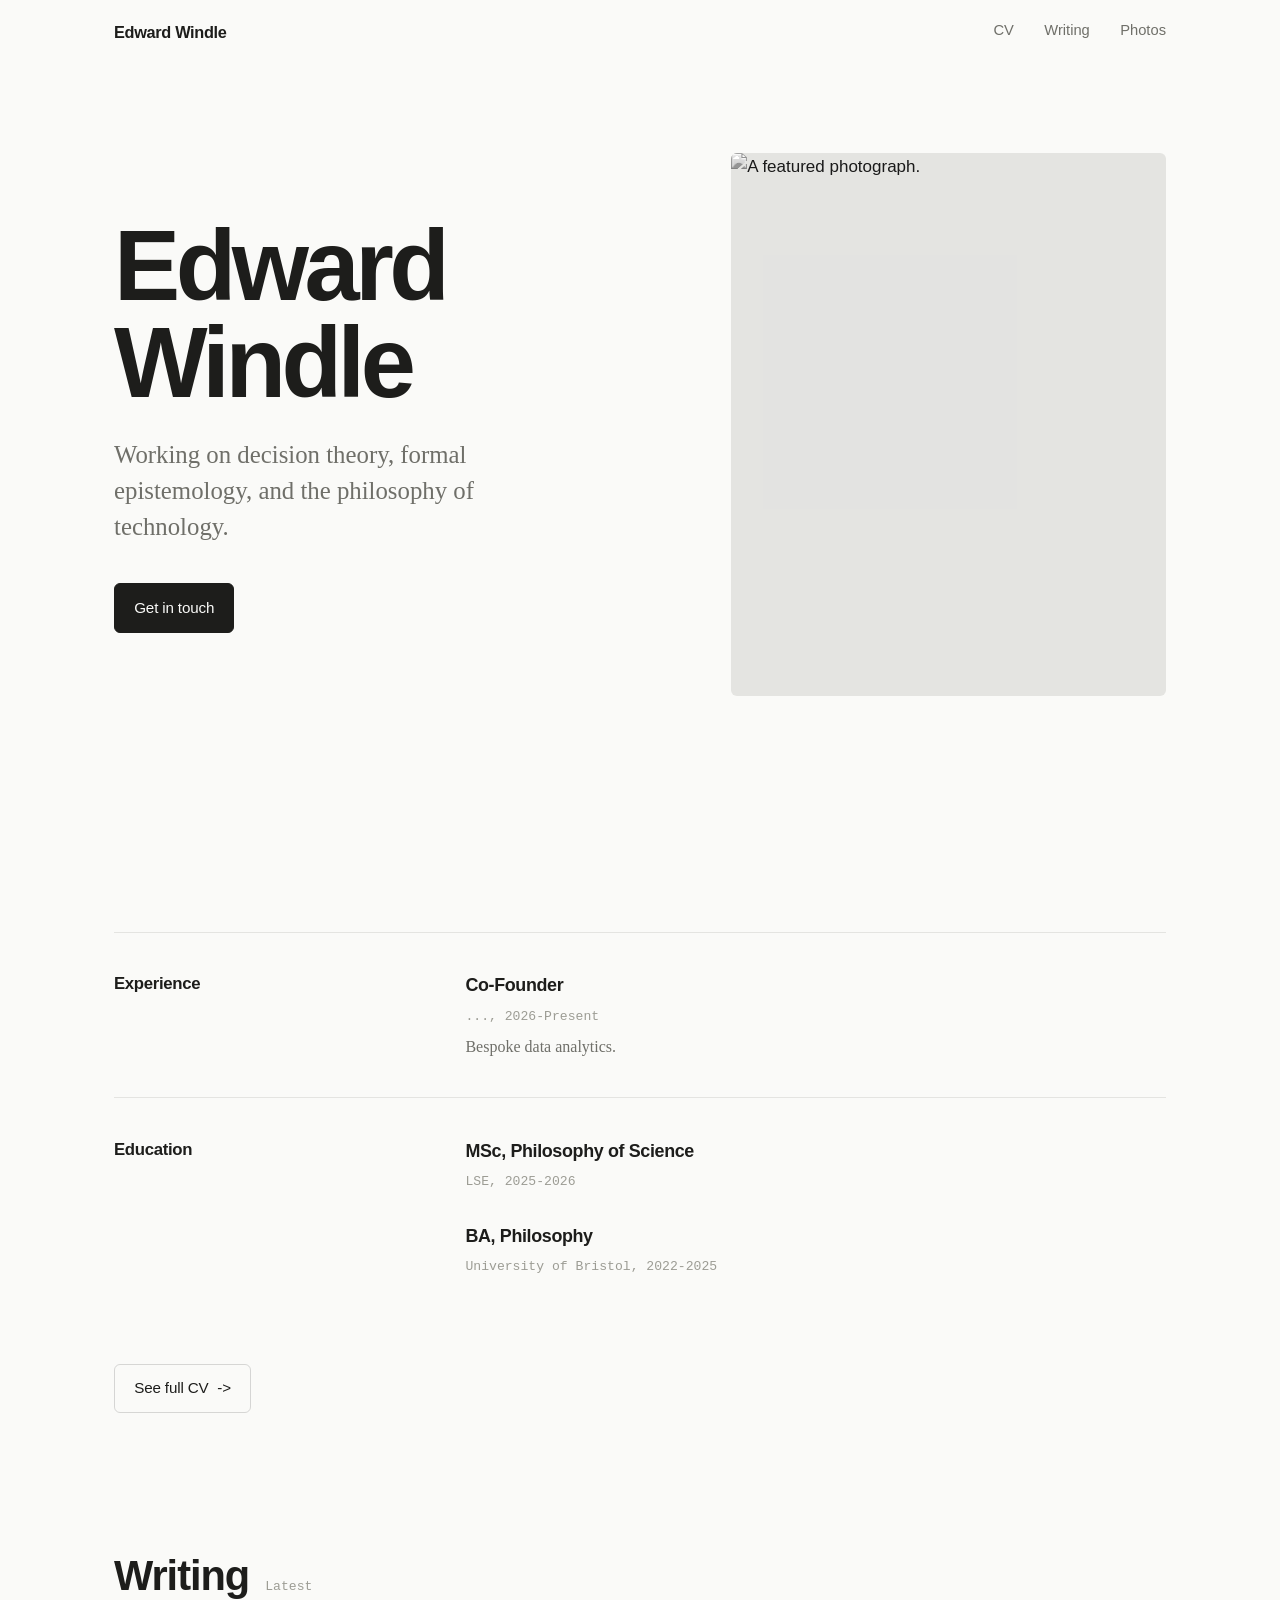
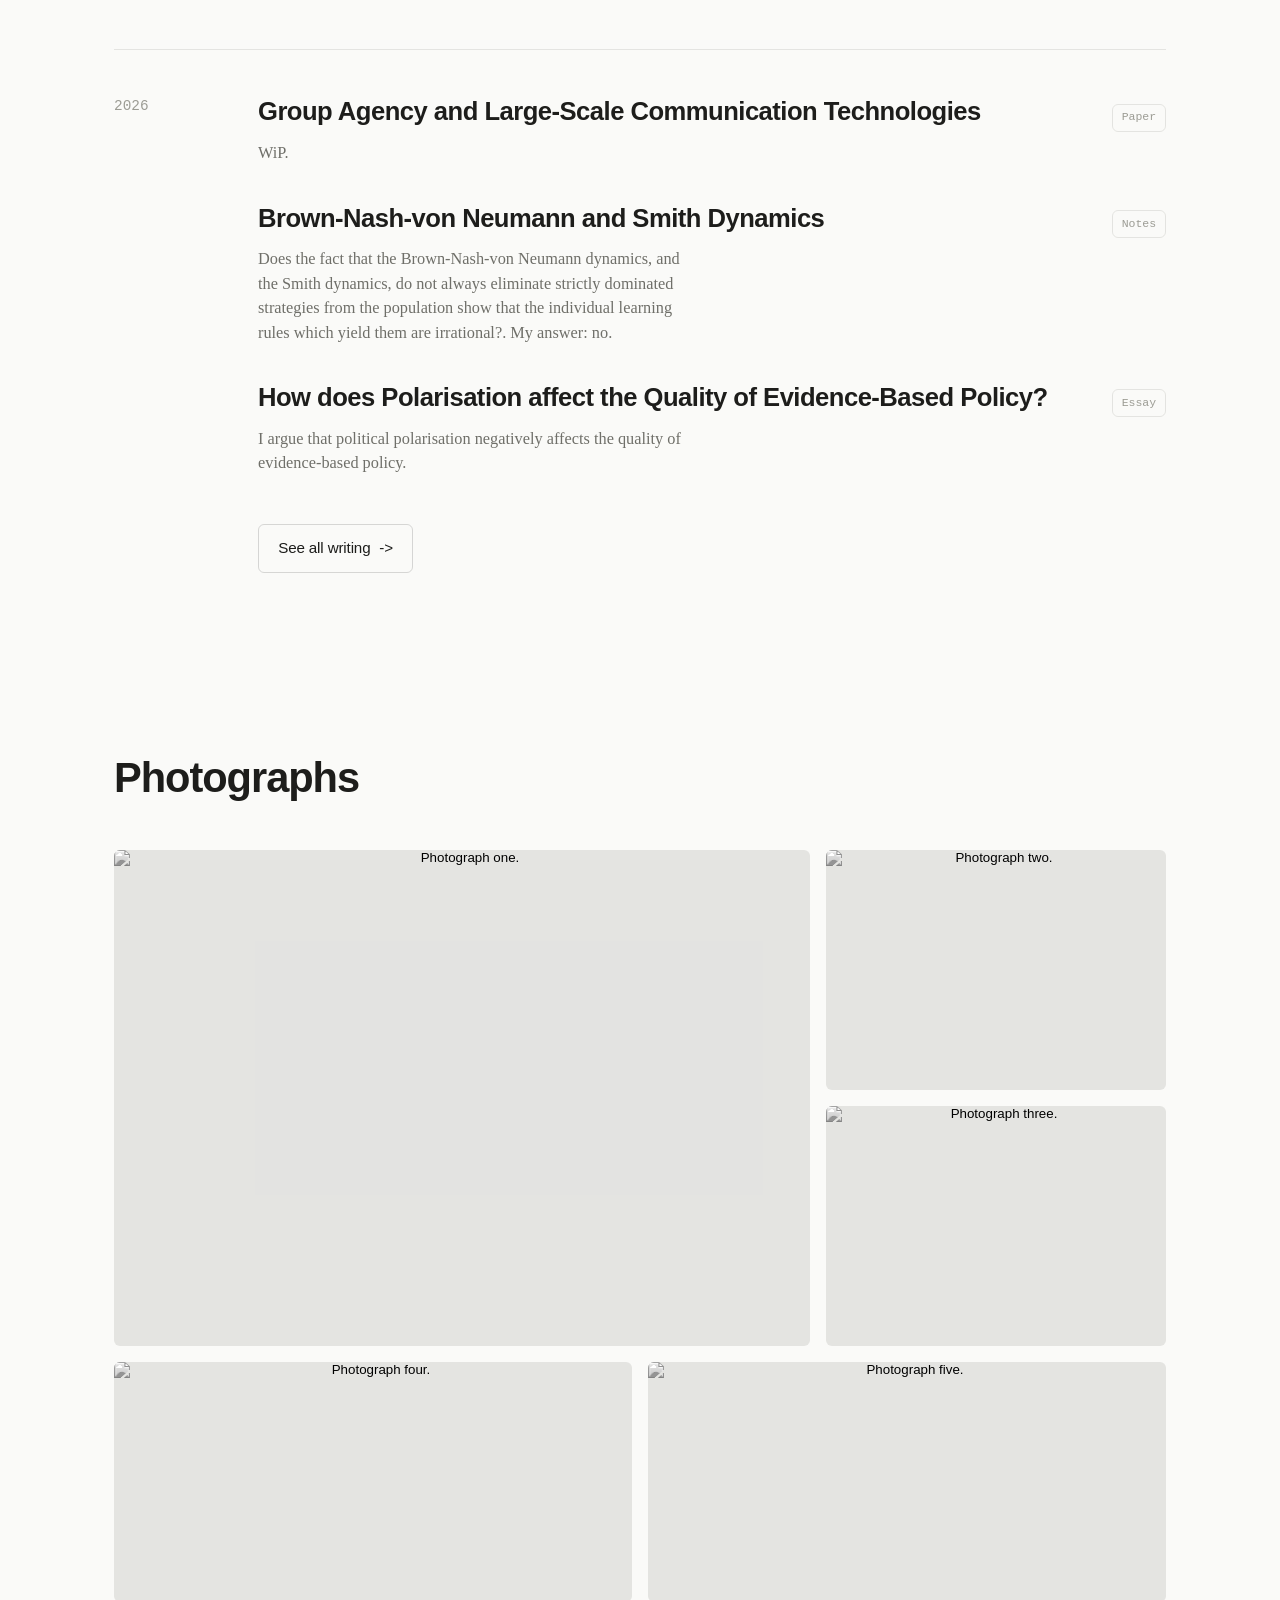
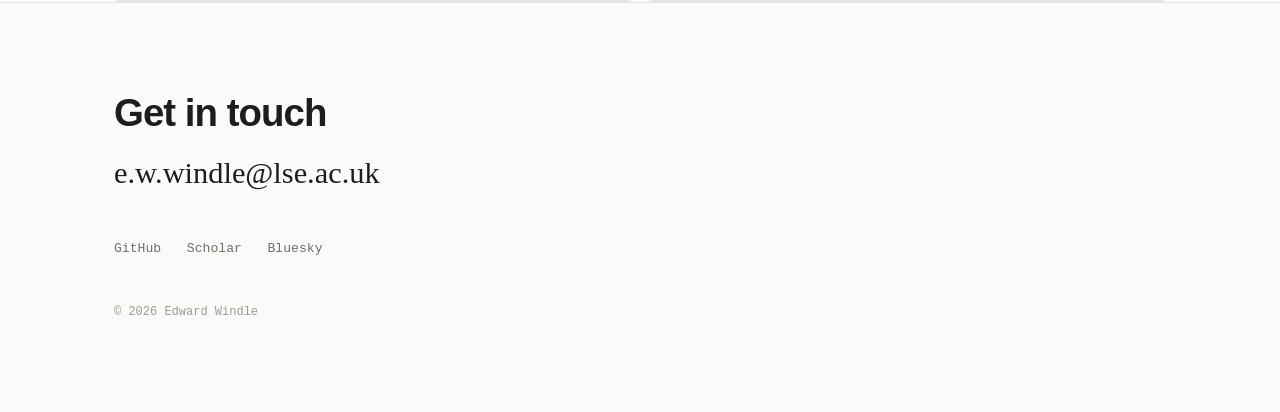
==== commit 87672ac3: "Update index.html" ====
--- a/index.html
+++ b/index.html
@@ -169,7 +169,7 @@
       <a class="link" href="https://scholar.google.com/" target="_blank" rel="noopener">Scholar</a>
       <a class="link" href="https://bsky.app/" target="_blank" rel="noopener">Bluesky</a>
     </div>
-    <div class="foot__legal">© <span id="year"></span>Edward Windle</div> <!-- EDIT -->
+    <div class="foot__legal">© <span id="year"></span> Edward Windle</div> <!-- EDIT -->
   </div>
 </footer>
 
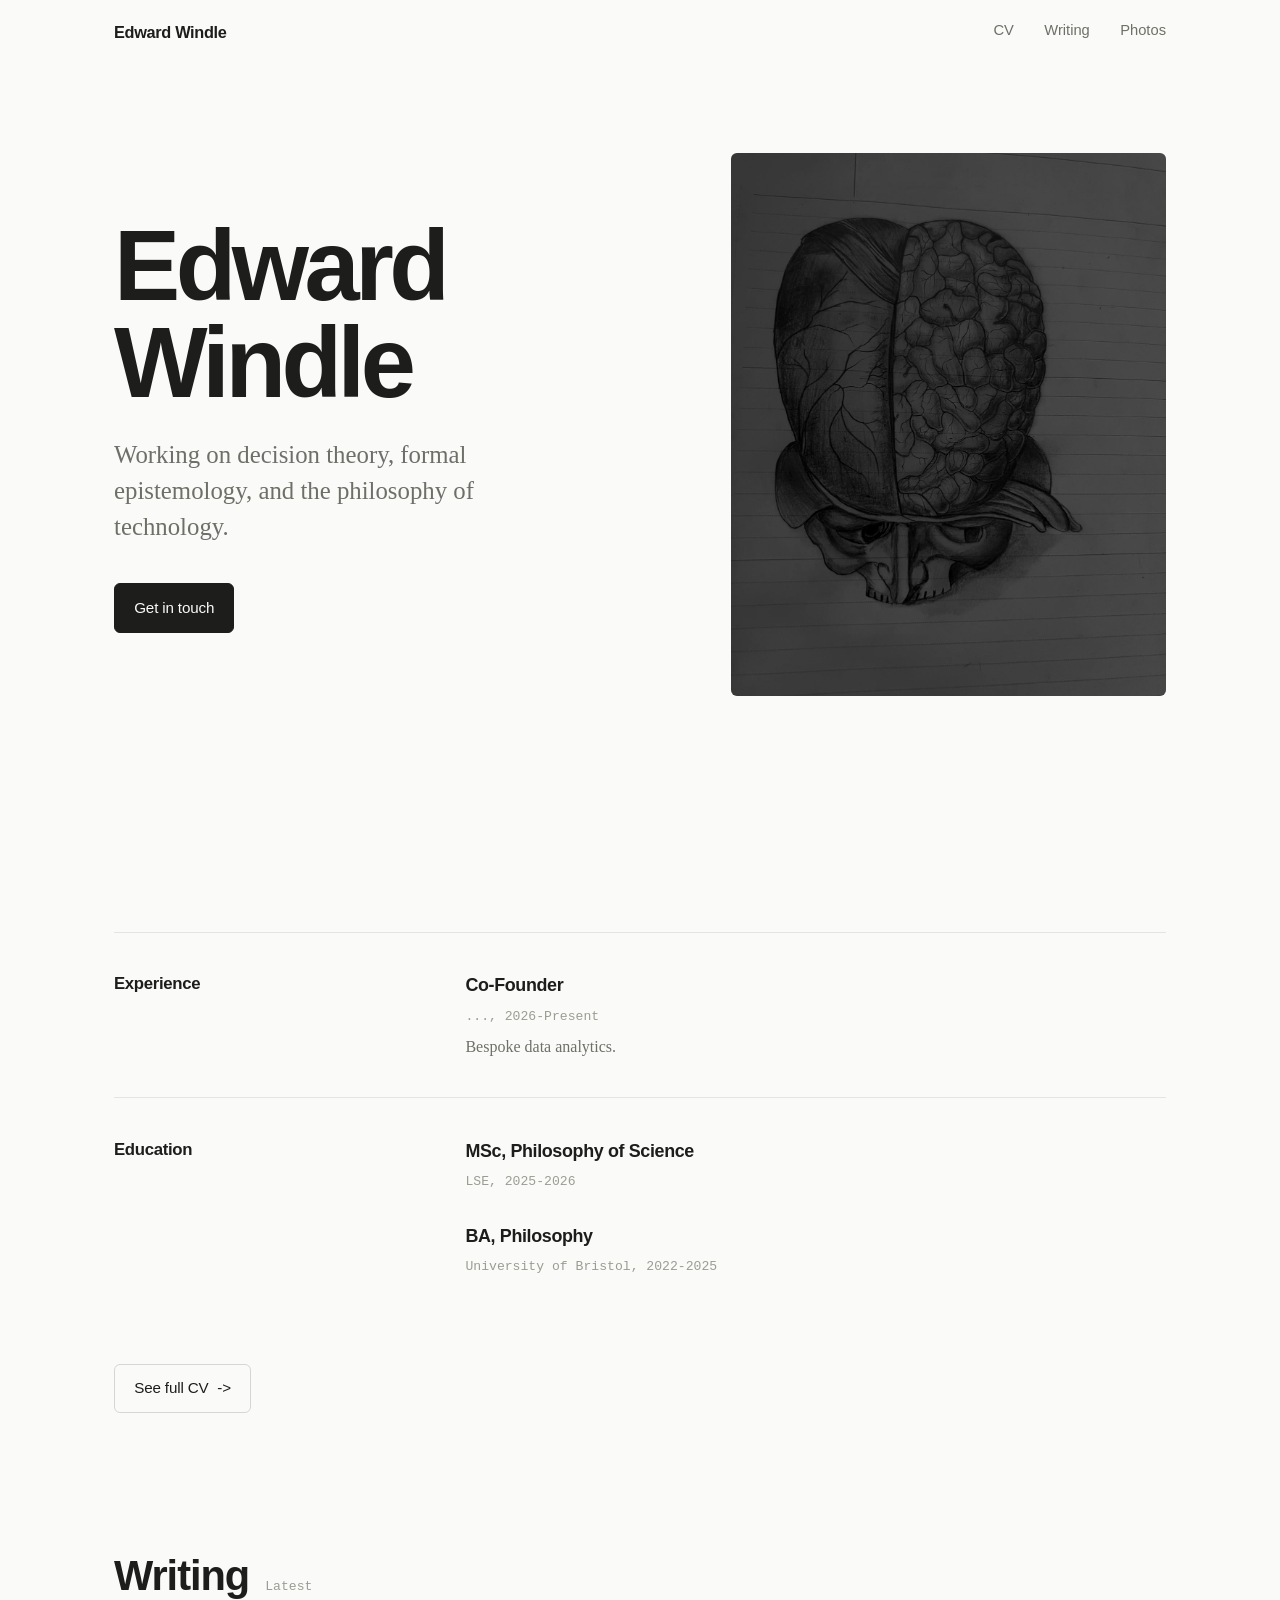
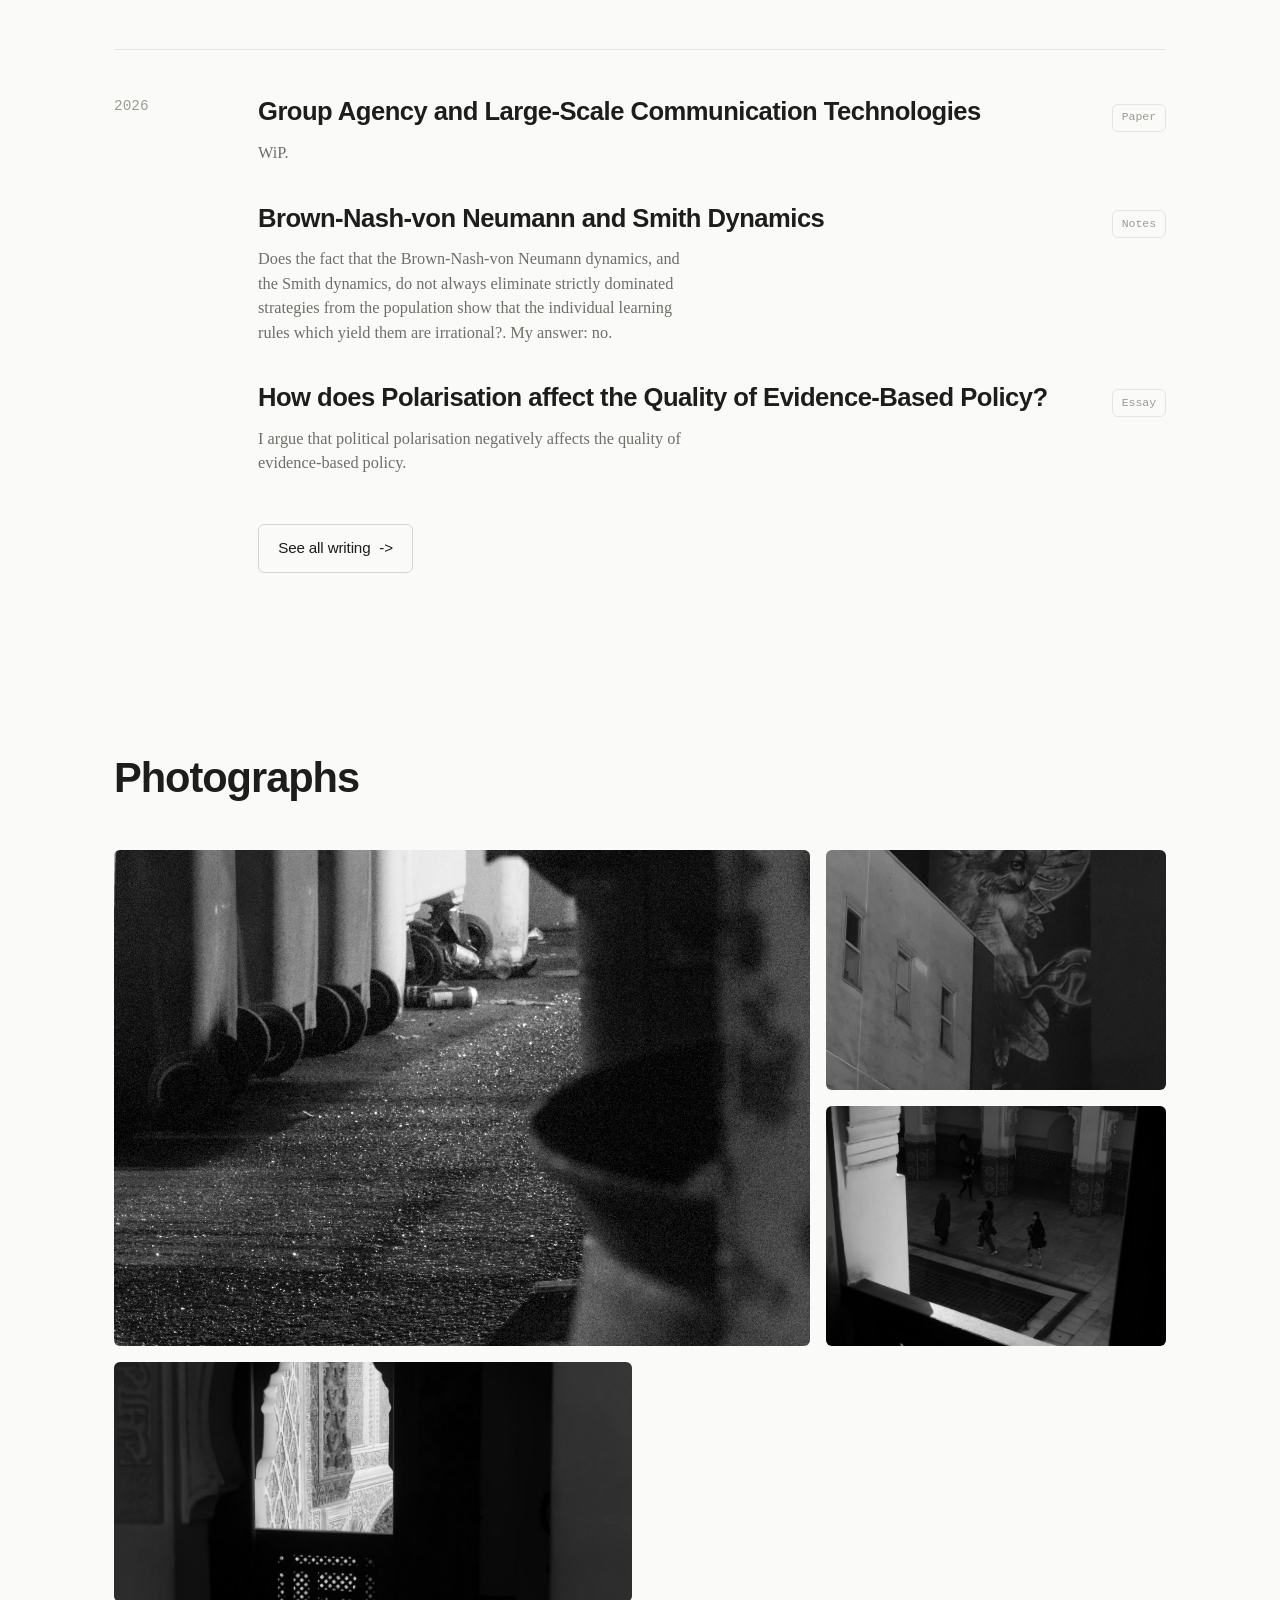
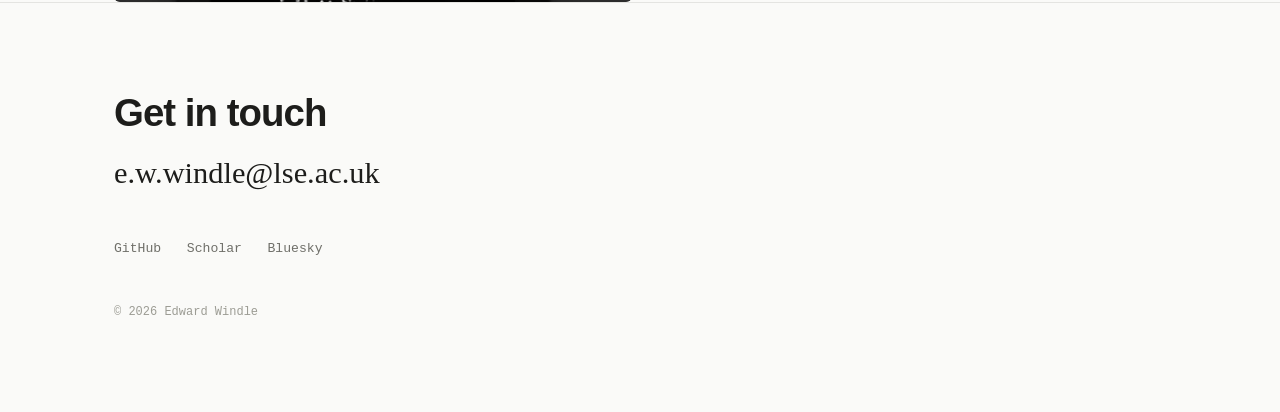
==== commit 2c681328: "Replace placeholder images with actual photographs" ====
--- a/index.html
+++ b/index.html
@@ -63,7 +63,7 @@
       </div>
       <!-- EDIT: swap for one of your photographs (or a portrait). -->
       <div class="hero__media reveal">
-        <img src="https://picsum.photos/seed/vesely-hero/900/1120" width="900" height="1120" alt="A featured photograph." loading="eager" />
+        <img src="images/headward.jpeg" alt="Edward Windle" loading="eager" />
       </div>
     </div>
   </section>
@@ -150,11 +150,10 @@
       <div class="shead reveal"><h2 class="h2">Photographs</h2></div>
       <!-- EDIT: replace each src with your own image. data-full points at a larger version for the lightbox. -->
       <div class="grid reveal" id="grid">
-        <button class="photo p1" data-full="https://picsum.photos/seed/mv-a/1600/2000"><img src="https://picsum.photos/seed/mv-a/900/1120" width="900" height="1120" alt="Photograph one." loading="lazy" /></button>
-        <button class="photo p2" data-full="https://picsum.photos/seed/mv-b/1400/1000"><img src="https://picsum.photos/seed/mv-b/800/560" width="800" height="560" alt="Photograph two." loading="lazy" /></button>
-        <button class="photo p3" data-full="https://picsum.photos/seed/mv-c/1400/1000"><img src="https://picsum.photos/seed/mv-c/800/560" width="800" height="560" alt="Photograph three." loading="lazy" /></button>
-        <button class="photo p4" data-full="https://picsum.photos/seed/mv-d/1400/1000"><img src="https://picsum.photos/seed/mv-d/800/560" width="800" height="560" alt="Photograph four." loading="lazy" /></button>
-        <button class="photo p5" data-full="https://picsum.photos/seed/mv-e/1600/1000"><img src="https://picsum.photos/seed/mv-e/1000/620" width="1000" height="620" alt="Photograph five." loading="lazy" /></button>
+        <button class="photo p1" data-full="images/IMG_2925.jpg"><img src="images/IMG_2925.jpg" alt="Photograph" loading="lazy" /></button>
+        <button class="photo p2" data-full="images/img_lds.jpeg"><img src="images/img_lds.jpeg" alt="Photograph" loading="lazy" /></button>
+        <button class="photo p3" data-full="images/img_mrk.jpeg"><img src="images/img_mrk.jpeg" alt="Photograph" loading="lazy" /></button>
+        <button class="photo p4" data-full="images/img_mrk1.jpeg"><img src="images/img_mrk1.jpeg" alt="Photograph" loading="lazy" /></button>
       </div>
     </div>
   </section>
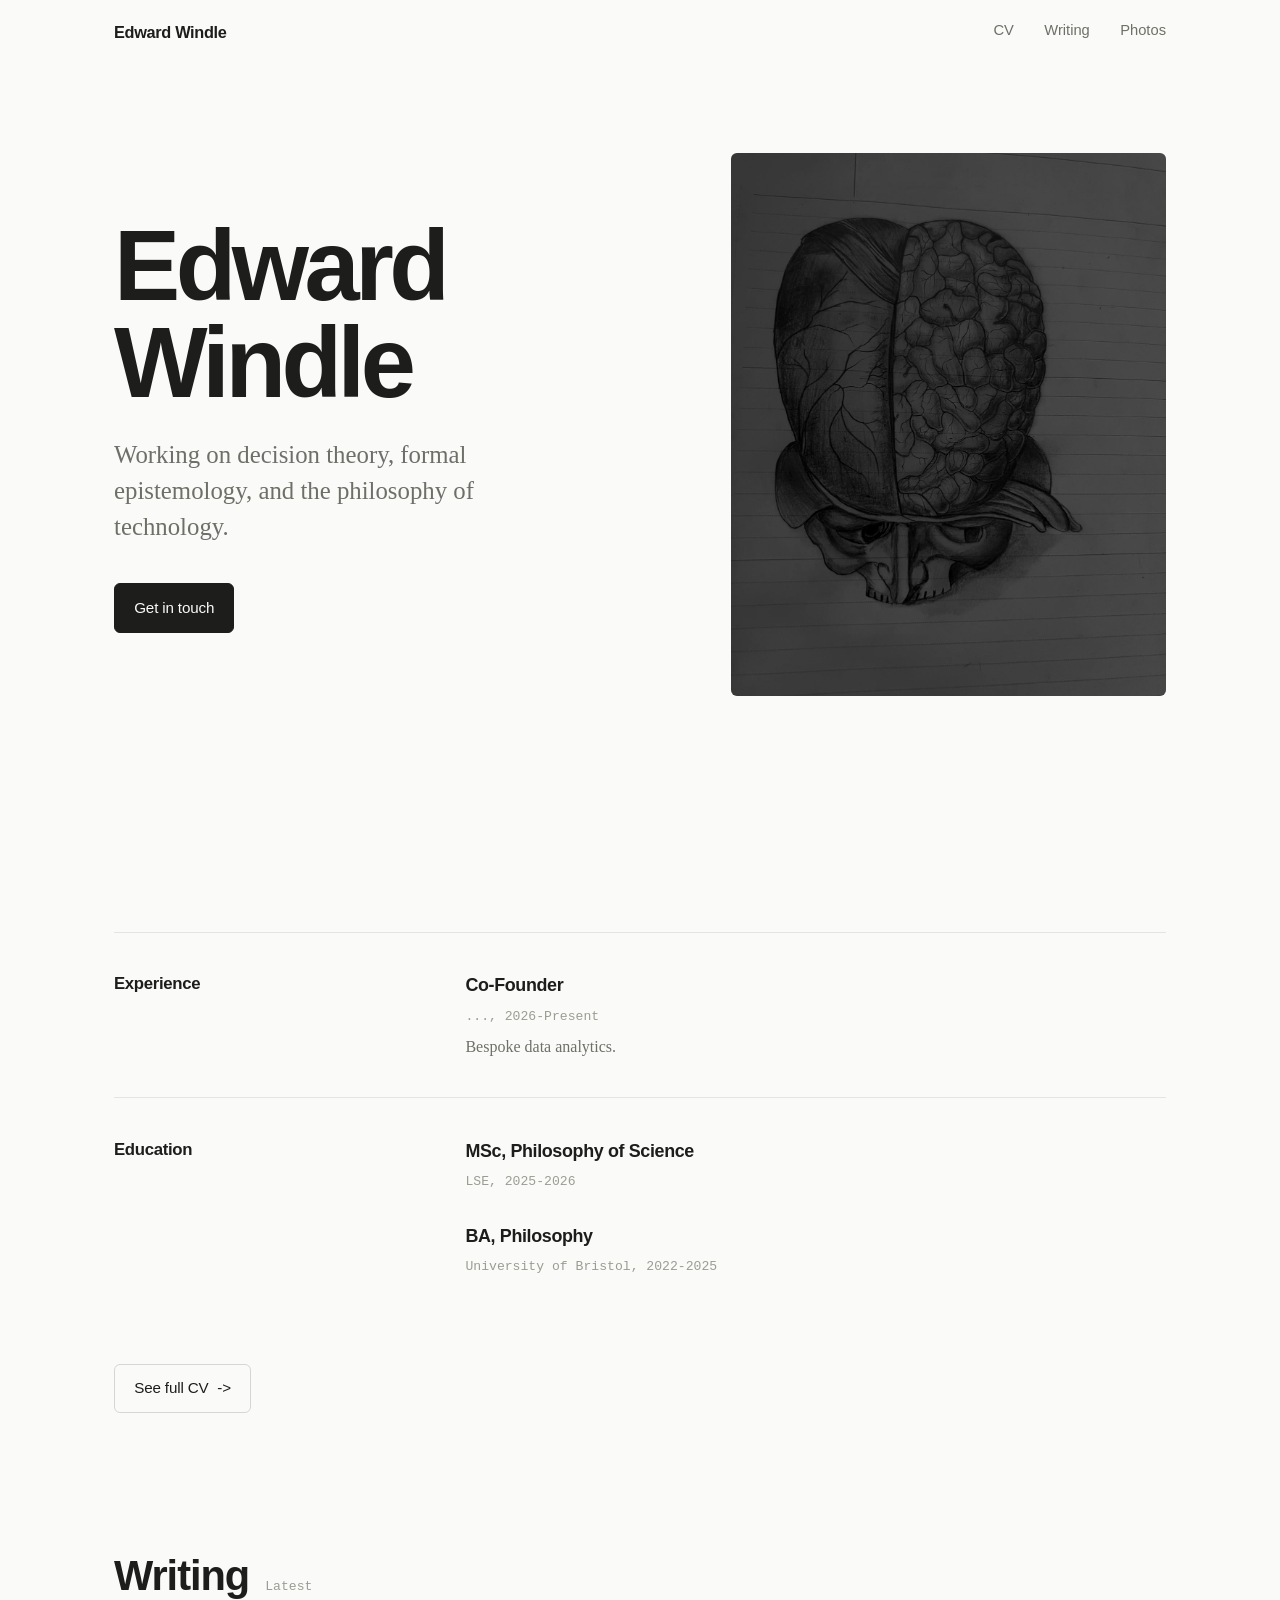
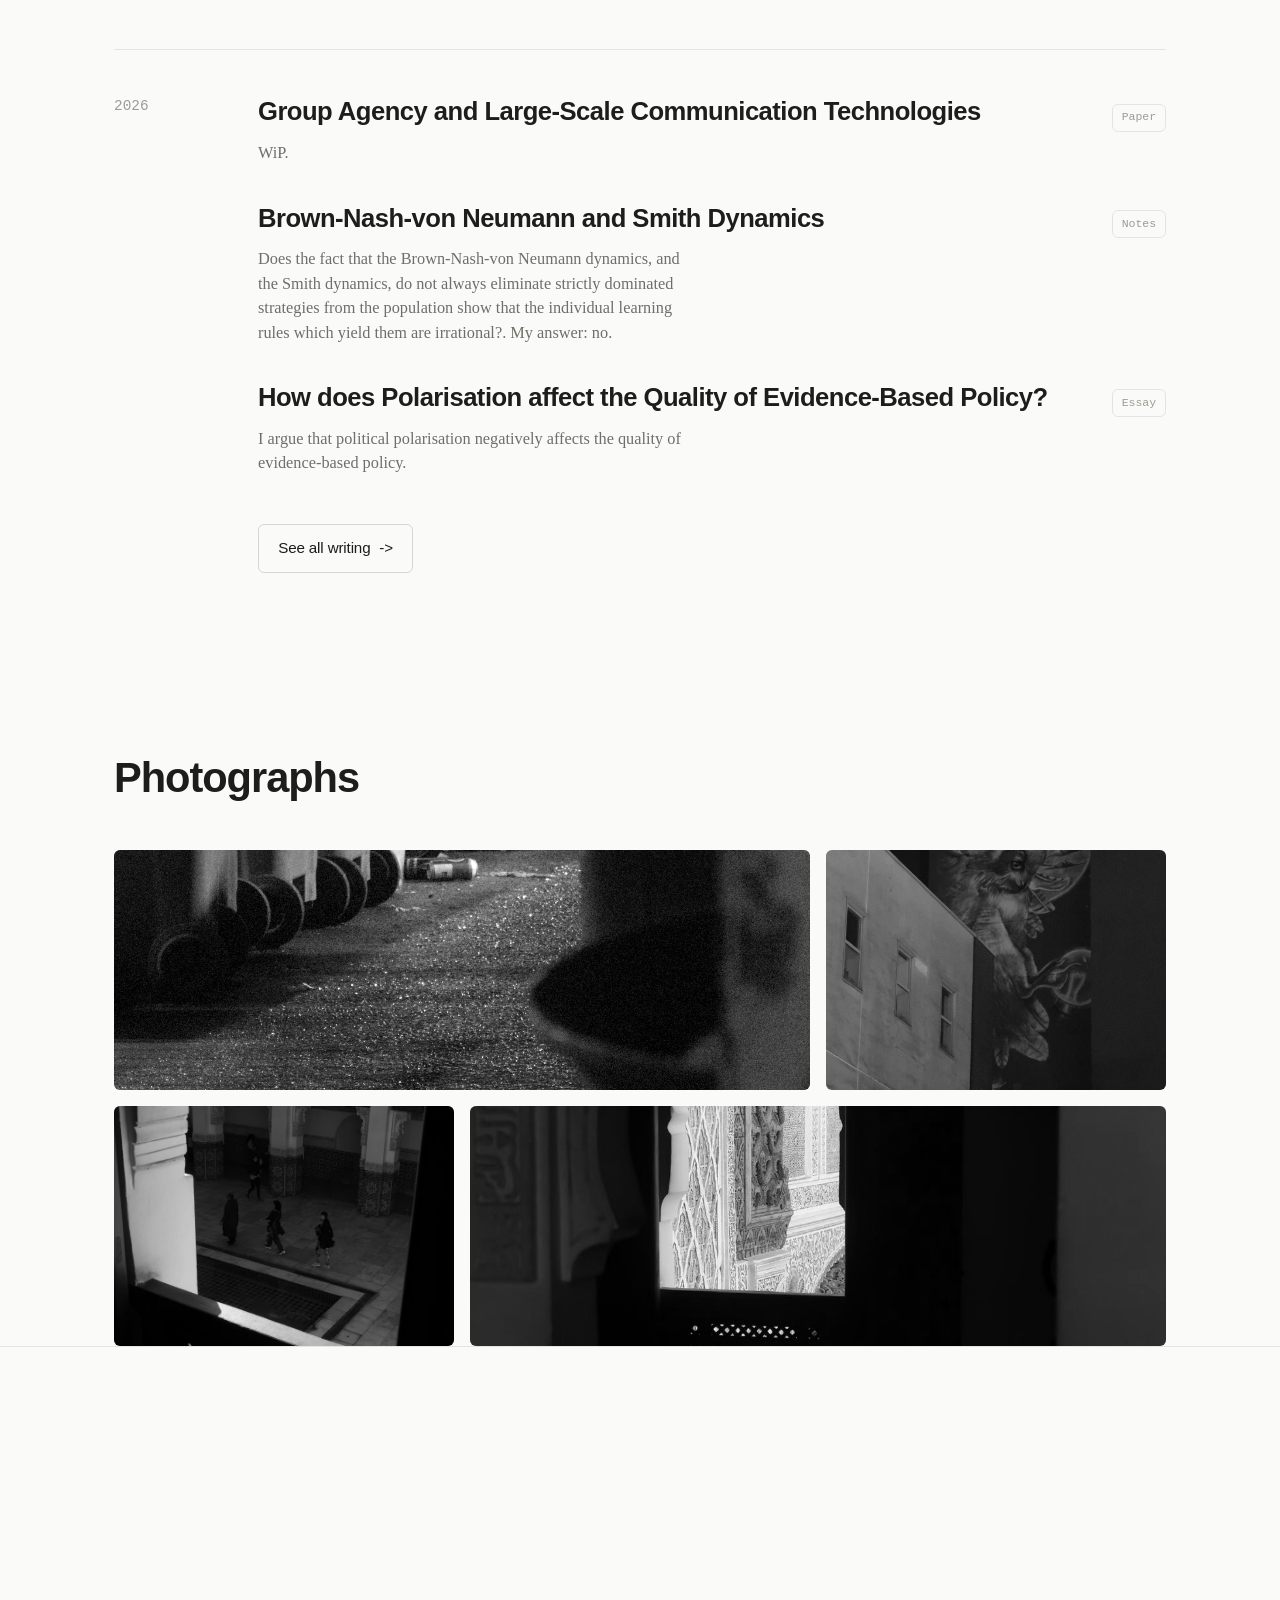
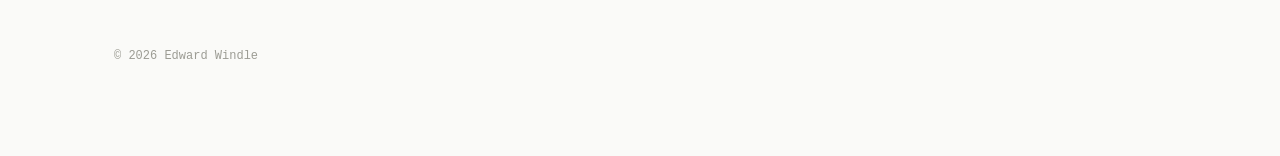
==== commit 2884b091: "Change 'Curriculum vitae' to 'CV' in index.html" ====
--- a/index.html
+++ b/index.html
@@ -71,7 +71,7 @@
   <!-- ============ CV (summary; full page at cv.html) ============ -->
   <section class="sec" id="cv">
     <div class="wrap">
-      <div class="shead reveal"><h2 class="h2">Curriculum vitae</h2></div>
+      <div class="shead reveal"><h2 class="h2">CV</h2></div>
 
       <div class="cv__group reveal">
         <div class="cv__label">Experience</div>
--- a/styles.css
+++ b/styles.css
@@ -122,11 +122,10 @@
   filter:grayscale(1) contrast(1.02);
   transition:filter .55s ease,transform .7s var(--ease)}
 .photo:hover img,.photo:focus-visible img{filter:grayscale(0);transform:scale(1.035)}
-.p1{grid-column:1/5;grid-row:1/3}
+.p1{grid-column:1/5;grid-row:1/2}
 .p2{grid-column:5/7;grid-row:1/2}
-.p3{grid-column:5/7;grid-row:2/3}
-.p4{grid-column:1/4;grid-row:3/4}
-.p5{grid-column:4/7;grid-row:3/4}
+.p3{grid-column:1/3;grid-row:2/3}
+.p4{grid-column:3/7;grid-row:2/3}
 
 .lightbox{position:fixed;inset:0;z-index:90;display:none;align-items:center;justify-content:center;
   padding:5vmin;background:color-mix(in srgb,#0a0a0a 84%,transparent)}
@@ -171,7 +170,6 @@
   .hero__media{aspect-ratio:16/10;order:2;max-height:56vh}
   .grid{grid-template-columns:1fr 1fr;grid-auto-rows:44vw}
   .p1,.p2,.p3,.p4,.p5{grid-column:auto;grid-row:auto}
-  .p1{grid-column:1/3}
   .cv__group{grid-template-columns:1fr;gap:1rem}
 }
 @media (max-width:620px){
